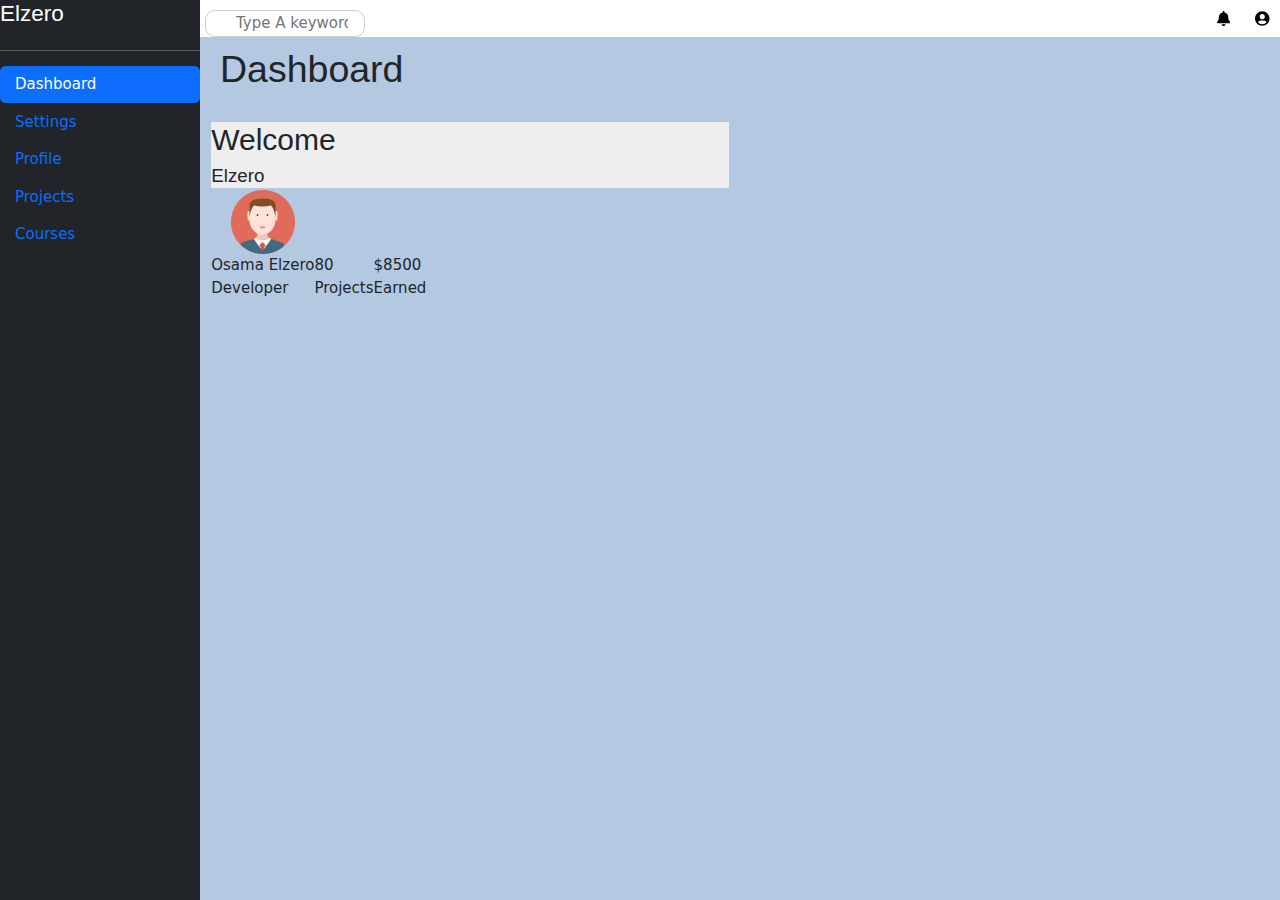
==== dashboard.html @ 2a72a84d "new" ====
<!DOCTYPE html>
<html lang="en">
<head>
    <meta charset="UTF-8">
    <meta name="viewport" content="width=device-width, initial-scale=1.0">
    <link rel="stylesheet" href="css/all.min.css"/>
    <link rel="stylesheet" href="style.css"/>
    <link rel="stylesheet" href="https://www.w3schools.com/w3css/4/w3.css">


    <link rel="stylesheet" href="css/bootstrap.min.css"/>
    <title>Document</title>
</head>
<body>
  <style>
    .page{
      background-color: white;
  min-height: 100vh;
  
    }
    .sidbar{
      height: 100%;
    }
  </style>
    <div class=" page d-flex">
            <div class="d-flex flex-column flex-shrink-0 flex-nowrap p-20 text-white bg-dark " style="width: 200px;" >

                  <a class="d-flex align-items-center mb-3 mb-md-0 me-md-auto text-white text-decoration-none">
                    <i class=" fa-chart-bar fa-fw " ></i>
                    <i class="fas fa-circle" style="z-index: 2;"></i>
                    <h3 class="fs-4 p-relative txt-c mt-0 align-center">Elzero</h3>
                  </a>
                  
              
                <hr>
                <ul class="nav nav-pills  border-white mb-auto flex-column ">
                    <li class="nav-item">
                      <a class="nav-link active d-flex align-center fs-14 c-black p-20" ref="dashboard.html">
                        <i class="fa-regular fa-chart-bar fa-fw"></i>
                        Dashboard
                      </a>
                    </li>
                    <li class="nav-item">
                      <a class="nav-link d-flex align-center fs-14 c-black p-20" href="#">
                        <i class="fa-regular fa-chart-bar fa-fw"></i>
                        Settings
                    </a>
                    </li>
                    <li class="nav-item">
                      <a class=" nav-link d-flex align-center fs-14 c-black p-20" href="#">
                        <i class="fa-regular fa-chart-bar fa-fw"></i>
                        Profile
                        </a>
                    </li>
                    <li class="nav-item">
                      <a class="nav-link d-flex align-center fs-14 c-black p-20" href="#">
                        <i class="fa-regular fa-chart-bar fa-fw"></i>
                        Projects
                        </a>
                    </li>
                    <li class="nav-item">
                      <a class="nav-link d-flex align-center fs-14 c-black p-20" href="#">
                        <i class="fa-regular fa-chart-bar fa-fw"></i>
                        Courses
                        </a>
                    </li>
                  </ul>
            </div>
            <div class="content w-full">
              <div class="head bg-white p-15 between-flex" >
                <div class="search p-relative">
                  <input id="search-input" type="search" id="form1"  placeholder="Type A keyword" />
                </div>
                <div class="icons d-flex align-center">
                  <svg xmlns="http://www.w3.org/2000/svg" height="1em" viewBox="0 0 448 512">
                    <path d="M224 512c35.32 0 63.97-28.65 63.97-64H160.03c0 35.35 28.65 64 63.97 64zm215.39-149.71c-19.32-20.76-55.47-51.99-55.47-154.29 0-77.7-54.48-139.9-127.94-155.16V32c0-17.67-14.32-32-31.98-32s-31.98 14.33-31.98 32v20.84C118.56 68.1 64.08 130.3 64.08 208c0 102.3-36.15 133.53-55.47 154.29-6 6.45-8.66 14.16-8.61 21.71.11 16.4 12.98 32 32.1 32h383.8c19.12 0 32-15.6 32.1-32 .05-7.55-2.61-15.27-8.61-21.71z"/></svg>
                    <svg xmlns="http://www.w3.org/2000/svg" height="1em" viewBox="0 0 496 512"><path d="M248 8C111 8 0 119 0 256s111 248 248 248 248-111 248-248S385 8 248 8zm0 96c48.6 0 88 39.4 88 88s-39.4 88-88 88-88-39.4-88-88 39.4-88 88-88zm0 344c-58.7 0-111.3-26.6-146.5-68.2 18.8-35.4 55.6-59.8 98.5-59.8 2.4 0 4.8.4 7.1 1.1 13 4.2 26.6 6.9 40.9 6.9 14.3 0 28-2.7 40.9-6.9 2.3-.7 4.7-1.1 7.1-1.1 42.9 0 79.7 24.4 98.5 59.8C359.3 421.4 306.7 448 248 448z"/></svg>
                  </div>
              </div>
              <h1 class="p-relative">Dashboard</h1>
              <div class="wrapper container-fluid">
              <div class="row">
                <div class="col">
                  <div class="header">
                    <h2>Welcome</h2>
                    <h5>Elzero</h5>
                  </div>
                  <img src="images/avatar.png" alt class="avatar">
                  <div class="body txt-c d-flex">
                  <div>
                    Osama Elzero
                    <span class="d-block fs-14 c-grey mt-10">Developer</span>
                  </div>
                  <div>
                    80
                    <span class="d-block fs-14 c-grey mt-10">Projects
                    </span>
                  </div>
                  <div>
                    $8500

                    <span class="d-block fs-14 c-grey mt-10">Earned</span>
                  </div>
                  </div>
                  <a href="www.google.com"></a>
                </div>
                <div class="col"></div>
              </div>
              <div class="row">
                <div class="col"></div>
                <div class="col"></div>
              </div>
              <div class="row">
                <div class="col"></div>
                <div class="col"></div>
              </div>
              </div>
  
            </div> 

        
        
    </div>
    <script src="assets/js/bootstrap.bundle.min.js.map"></script>
</body>
</html>
---- style.css ----
* {
    box-sizing: border-box;
}
.between-flex{
    display: flex;
     justify-content:space-between;
     align-items: center;
     
}
.page{
    display: flex;
}
.content {
    overflow: hidden;
  }
.head .search::before {
    font-family: var(--fa-style-family-classic);
    content: "\f002";
    font-weight: 900;
    position: absolute;
    left: 15px;
    top: 50%;
    transform: translateY(-50%);
    font-size: 14px;
    color: var(--grey-color);
  }
.head .search input{
    border: 1px solid #ccc;
    border-radius: 10px;
    margin-left: 5px;
    padding-left: 30px;
    width: 160px;
    transition: width 0.3s;
}
.search{
    display: inline-block;
    margin-right:10px;
    margin-top: 10px;

}
.search::before{
    padding: auto;
}
.icons{
    display: inline-block;
    justify-content:space-between;
    align-items: center;

}
.icons svg{
    align-items: center;
    margin-left: 15px;
    margin-right: 10px;

}
.content{
    background-color: rgba(178, 199, 224, 0.979);
}
.content h1::before{
background-color: white;
width: 120px;
}
.content h1 {
    margin: 10px 20px 30px;
    display: block;
}
.content h1::after{
    background-color: black;
    width: 40px;
} 
.content{
    width: 100%;
}

.content .avatar{
    width: 64px;
    margin-left:20px;
    margin-top: -5px;
    height: 64px;
}
.content .header{
    background-color:#eee;

}
.col{
    border:#eee;
}
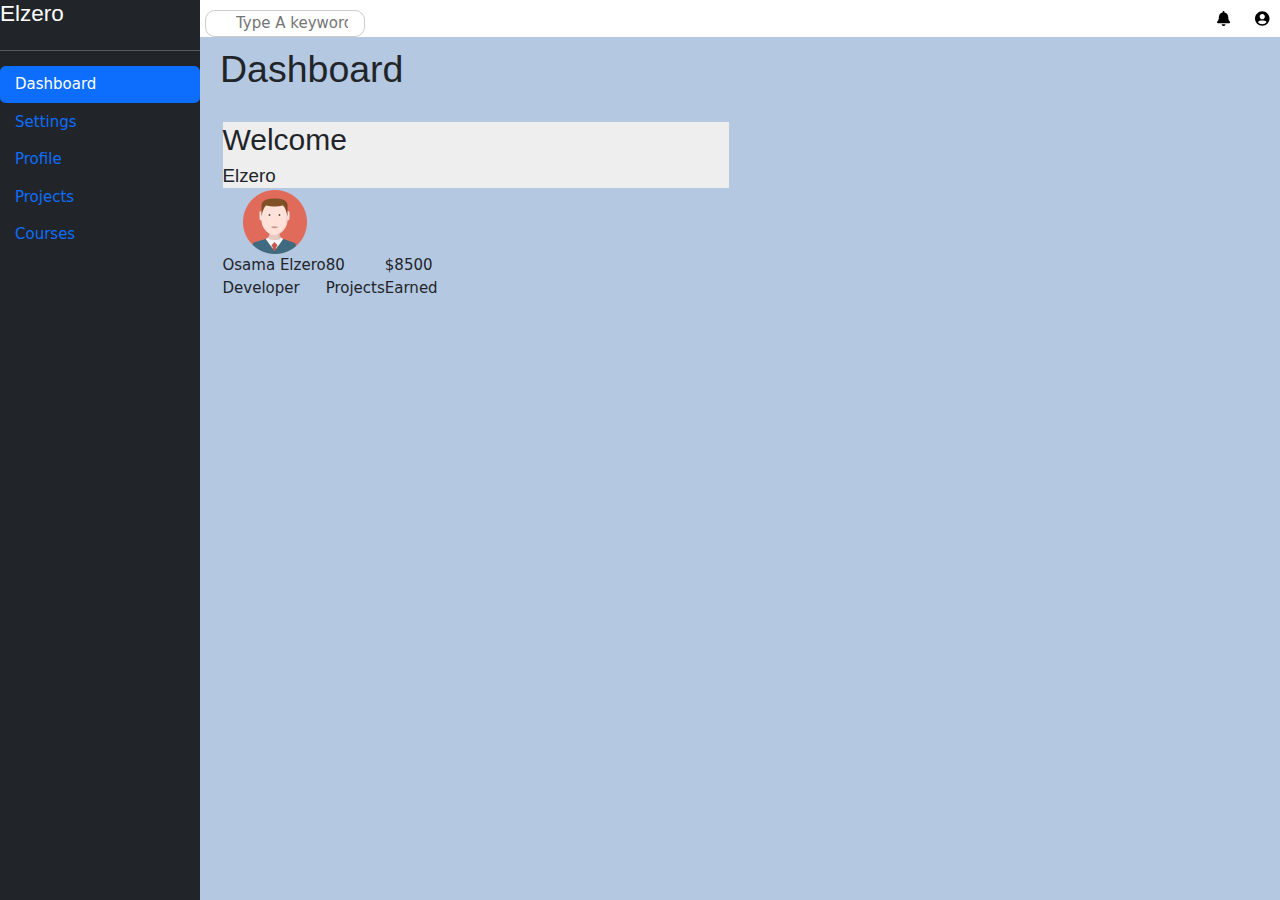
==== commit e1d16b36: "index" ====
--- a/dashboard.html
+++ b/dashboard.html
@@ -78,9 +78,9 @@
                   </div>
               </div>
               <h1 class="p-relative">Dashboard</h1>
-              <div class="wrapper container-fluid">
+              <div class="wrapper container-fluid-xl px-4">
               <div class="row">
-                <div class="col">
+                <div class="col-md-6  mb-xl-0">
                   <div class="header">
                     <h2>Welcome</h2>
                     <h5>Elzero</h5>
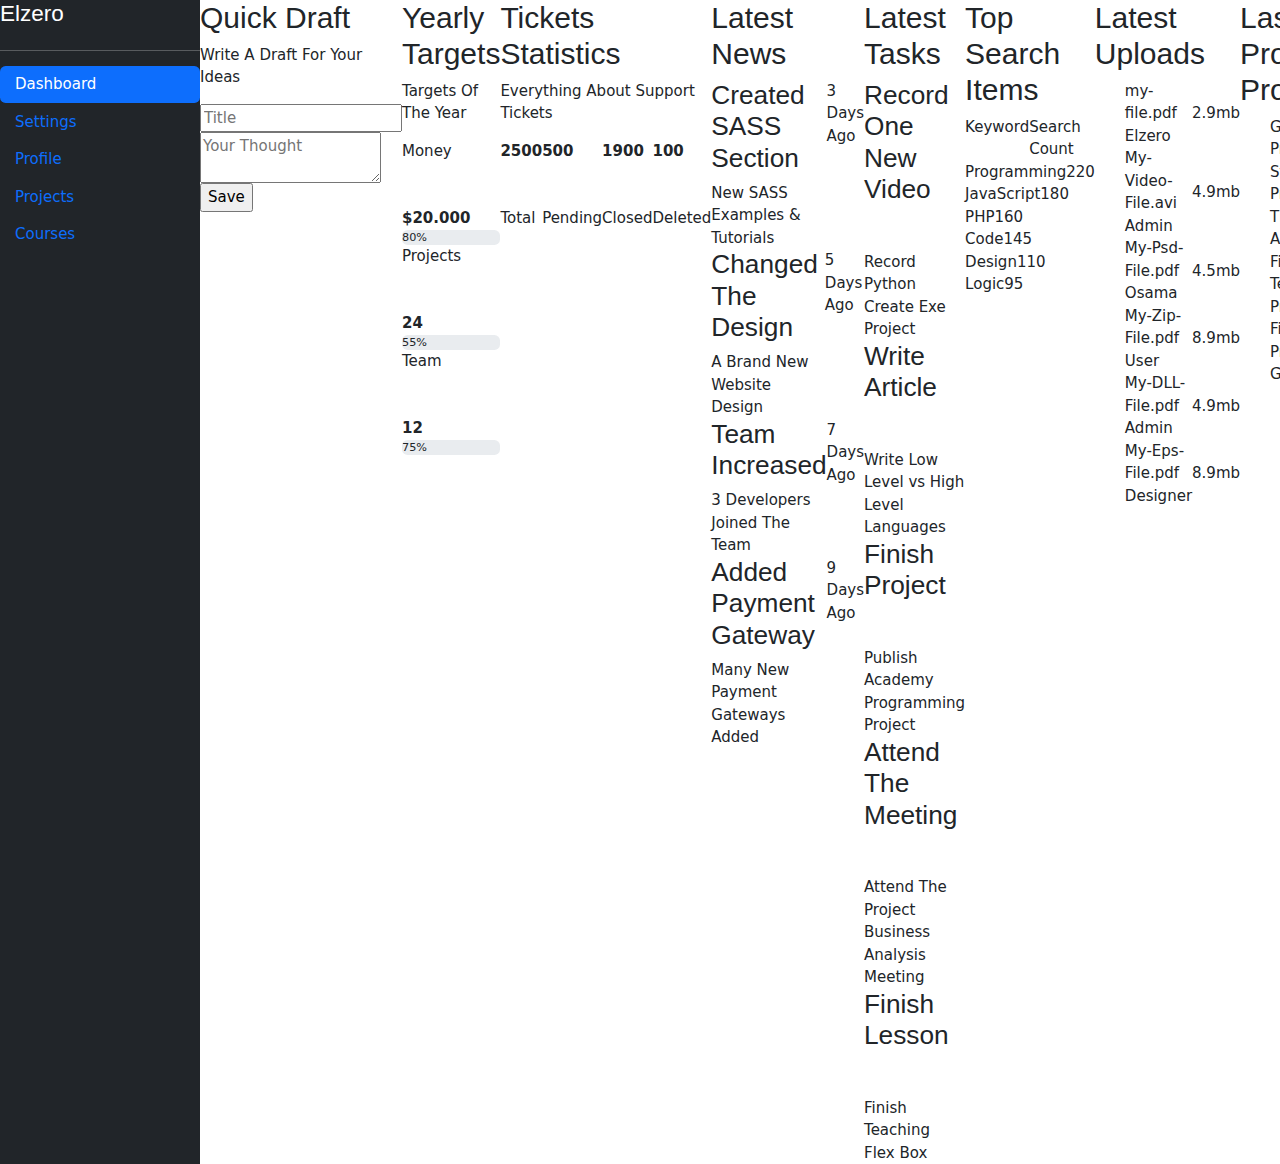
==== commit 1fd59dfa: "mm" ====
--- a/dashboard.html
+++ b/dashboard.html
@@ -117,7 +117,368 @@
               </div>
   
             </div> 
-
+            <div class="quick-draft p-20 bg-white rad-10">
+              <h2 class="mt-0 mb-10">Quick Draft</h2>
+              <p class="mt-0 mb-20 c-grey fs-15">Write A Draft For Your Ideas</p>
+              <form>
+                <input class="d-block mb-20 w-full p-10 b-none bg-eee rad-6" type="text" placeholder="Title">
+                <textarea class="d-block mb-20 w-full p-10 b-none bg-eee rad-6" placeholder="Your Thought"></textarea>
+                <input class="save d-block fs-14 bg-blue c-white b-none w-fit btn-shape" type="submit" value="Save">
+              </form>
+            </div>
+            <!-- End Quick Draft Widget -->
+            <!-- Start Targets Widget -->
+            <div class="targets p-20 bg-white rad-10">
+              <h2 class="mt-0 mb-10">Yearly Targets</h2>
+              <p class="mt-0 mb-20 c-grey fs-15">Targets Of The Year</p>
+              <div class="target-row mb-20 blue center-flex">
+                <div class="icon center-flex">
+                  <i class="fa-solid fa-dollar-sign fa-lg c-blue"></i>
+                </div>
+                <div class="details">
+                  <span class="fs-14 c-grey">Money</span>
+                  <span class="d-block mt-5 mb-10 fw-bold">$20.000</span>
+                  <div class="progress p-relative">
+                    <span class="bg-blue blue" style="width: 80%">
+                      <span class="bg-blue">80%</span>
+                    </span>
+                  </div>
+                </div>
+              </div>
+              <div class="target-row mb-20 center-flex orange">
+                <div class="icon center-flex">
+                  <i class="fa-solid fa-code fa-lg c-orange"></i>
+                </div>
+                <div class="details">
+                  <span class="fs-14 c-grey">Projects</span>
+                  <span class="d-block mt-5 mb-10 fw-bold">24</span>
+                  <div class="progress p-relative">
+                    <span class="bg-orange orange" style="width: 55%">
+                      <span class="bg-orange">55%</span>
+                    </span>
+                  </div>
+                </div>
+              </div>
+              <div class="target-row mb-20 center-flex green">
+                <div class="icon center-flex">
+                  <i class="fa-solid fa-user fa-lg c-green"></i>
+                </div>
+                <div class="details">
+                  <span class="fs-14 c-grey">Team</span>
+                  <span class="d-block mt-5 mb-10 fw-bold">12</span>
+                  <div class="progress p-relative">
+                    <span class="bg-green green" style="width: 75%">
+                      <span class="bg-green">75%</span>
+                    </span>
+                  </div>
+                </div>
+              </div>
+            </div>
+            <!-- End Targets Widget -->
+            <!-- Start Ticket Widget -->
+            <div class="tickets p-20 bg-white rad-10">
+              <h2 class="mt-0 mb-10">Tickets Statistics</h2>
+              <p class="mt-0 mb-20 c-grey fs-15">Everything About Support Tickets</p>
+              <div class="d-flex txt-c gap-20 f-wrap">
+                <div class="box p-20 rad-10 fs-13 c-grey">
+                  <i class="fa-regular fa-rectangle-list fa-2x mb-10 c-orange"></i>
+                  <span class="d-block c-black fw-bold fs-25 mb-5">2500</span>
+                  Total
+                </div>
+                <div class="box p-20 rad-10 fs-13 c-grey">
+                  <i class="fa-solid fa-spinner fa-2x mb-10 c-blue"></i>
+                  <span class="d-block c-black fw-bold fs-25 mb-5">500</span>
+                  Pending
+                </div>
+                <div class="box p-20 rad-10 fs-13 c-grey">
+                  <i class="fa-regular fa-circle-check fa-2x mb-10 c-green"></i>
+                  <span class="d-block c-black fw-bold fs-25 mb-5">1900</span>
+                  Closed
+                </div>
+                <div class="box p-20 rad-10 fs-13 c-grey">
+                  <i class="fa-regular fa-rectangle-xmark fa-2x mb-10 c-red"></i>
+                  <span class="d-block c-black fw-bold fs-25 mb-5">100</span>
+                  Deleted
+                </div>
+              </div>
+            </div>
+            <!-- End Ticket Widget -->
+            <!-- Start Latest News Widget -->
+            <div class="latest-news p-20 bg-white rad-10 txt-c-mobile">
+              <h2 class="mt-0 mb-20">Latest News</h2>
+              <div class="news-row d-flex align-center">
+                <img src="imgs/news-01.png" alt="">
+                <div class="info">
+                  <h3>Created SASS Section</h3>
+                  <p class="m-0 fs-14 c-grey">New SASS Examples &amp; Tutorials</p>
+                </div>
+                <div class="btn-shape bg-eee fs-13 label">3 Days Ago</div>
+              </div>
+              <div class="news-row d-flex align-center">
+                <img src="imgs/news-02.png" alt="">
+                <div class="info">
+                  <h3>Changed The Design</h3>
+                  <p class="m-0 fs-14 c-grey">A Brand New Website Design</p>
+                </div>
+                <div class="btn-shape bg-eee fs-13 label">5 Days Ago</div>
+              </div>
+              <div class="news-row d-flex align-center">
+                <img src="imgs/news-03.png" alt="">
+                <div class="info">
+                  <h3>Team Increased</h3>
+                  <p class="m-0 fs-14 c-grey">3 Developers Joined The Team</p>
+                </div>
+                <div class="btn-shape bg-eee fs-13 label">7 Days Ago</div>
+              </div>
+              <div class="news-row d-flex align-center">
+                <img src="imgs/news-04.png" alt="">
+                <div class="info">
+                  <h3>Added Payment Gateway</h3>
+                  <p class="m-0 fs-14 c-grey">Many New Payment Gateways Added</p>
+                </div>
+                <div class="btn-shape bg-eee fs-13 label">9 Days Ago</div>
+              </div>
+            </div>
+            <!-- End Latest News Widget -->
+            <!-- Start Tasks Widget -->
+            <div class="tasks p-20 bg-white rad-10">
+              <h2 class="mt-0 mb-20">Latest Tasks</h2>
+              <div class="task-row between-flex">
+                <div class="info">
+                  <h3 class="mt-0 mb-5 fs-15">Record One New Video</h3>
+                  <p class="m-0 c-grey">Record Python Create Exe Project</p>
+                </div>
+                <i class="fa-regular fa-trash-can delete"></i>
+              </div>
+              <div class="task-row between-flex">
+                <div class="info">
+                  <h3 class="mt-0 mb-5 fs-15">Write Article</h3>
+                  <p class="m-0 c-grey">Write Low Level vs High Level Languages</p>
+                </div>
+                <i class="fa-regular fa-trash-can delete"></i>
+              </div>
+              <div class="task-row between-flex">
+                <div class="info">
+                  <h3 class="mt-0 mb-5 fs-15">Finish Project</h3>
+                  <p class="m-0 c-grey">Publish Academy Programming Project</p>
+                </div>
+                <i class="fa-regular fa-trash-can delete"></i>
+              </div>
+              <div class="task-row between-flex done">
+                <div class="info">
+                  <h3 class="mt-0 mb-5 fs-15">Attend The Meeting</h3>
+                  <p class="m-0 c-grey">Attend The Project Business Analysis Meeting</p>
+                </div>
+                <i class="fa-regular fa-trash-can delete"></i>
+              </div>
+              <div class="task-row between-flex">
+                <div class="info">
+                  <h3 class="mt-0 mb-5 fs-15">Finish Lesson</h3>
+                  <p class="m-0 c-grey">Finish Teaching Flex Box</p>
+                </div>
+                <i class="fa-regular fa-trash-can delete"></i>
+              </div>
+            </div>
+            <!-- End Tasks -->
+            <!-- Start Top Search Word Widget -->
+            <div class="search-items p-20 bg-white rad-10">
+              <h2 class="mt-0 mb-20">Top Search Items</h2>
+              <div class="items-head d-flex space-between c-grey mb-10">
+                <div>Keyword</div>
+                <div>Search Count</div>
+              </div>
+              <div class="items d-flex space-between pt-15 pb-15">
+                <span>Programming</span>
+                <span class="bg-eee fs-13 btn-shape">220</span>
+              </div>
+              <div class="items d-flex space-between pt-15 pb-15">
+                <span>JavaScript</span>
+                <span class="bg-eee btn-shape fs-13">180</span>
+              </div>
+              <div class="items d-flex space-between pt-15 pb-15">
+                <span>PHP</span>
+                <span class="bg-eee btn-shape fs-13">160</span>
+              </div>
+              <div class="items d-flex space-between pt-15 pb-15">
+                <span>Code</span>
+                <span class="bg-eee btn-shape fs-13">145</span>
+              </div>
+              <div class="items d-flex space-between pt-15 pb-15">
+                <span>Design</span>
+                <span class="bg-eee btn-shape fs-13">110</span>
+              </div>
+              <div class="items d-flex space-between pt-15 pb-15">
+                <span>Logic</span>
+                <span class="bg-eee btn-shape fs-13">95</span>
+              </div>
+            </div>
+            <!-- End Top Search Word Widget -->
+            <!-- Start Latest Uploads Widget -->
+            <div class="latest-uploads p-20 bg-white rad-10">
+              <h2 class="mt-0 mb-20">Latest Uploads</h2>
+              <ul class="m-0">
+                <li class="between-flex pb-10 mb-10">
+                  <div class="d-flex align-center">
+                    <img class="mr-10" src="imgs/pdf.svg" alt="">
+                    <div>
+                      <span class="d-block">my-file.pdf</span>
+                      <span class="fs-15 c-grey">Elzero</span>
+                    </div>
+                  </div>
+                  <div class="bg-eee btn-shape fs-13">2.9mb</div>
+                </li>
+                <li class="between-flex pb-10 mb-10">
+                  <div class="d-flex align-center">
+                    <img class="mr-10" src="imgs/avi.svg" alt="">
+                    <div>
+                      <span class="d-block">My-Video-File.avi</span>
+                      <span class="fs-15 c-grey">Admin</span>
+                    </div>
+                  </div>
+                  <div class="bg-eee btn-shape fs-13">4.9mb</div>
+                </li>
+                <li class="between-flex pb-10 mb-10">
+                  <div class="d-flex align-center">
+                    <img class="mr-10" src="imgs/psd.svg" alt="">
+                    <div>
+                      <span class="d-block">My-Psd-File.pdf</span>
+                      <span class="fs-15 c-grey">Osama</span>
+                    </div>
+                  </div>
+                  <div class="bg-eee btn-shape fs-13">4.5mb</div>
+                </li>
+                <li class="between-flex pb-10 mb-10">
+                  <div class="d-flex align-center">
+                    <img class="mr-10" src="imgs/zip.svg" alt="">
+                    <div>
+                      <span class="d-block">My-Zip-File.pdf</span>
+                      <span class="fs-15 c-grey">User</span>
+                    </div>
+                  </div>
+                  <div class="bg-eee btn-shape fs-13">8.9mb</div>
+                </li>
+                <li class="between-flex pb-10 mb-10">
+                  <div class="d-flex align-center">
+                    <img class="mr-10" src="imgs/dll.svg" alt="">
+                    <div>
+                      <span class="d-block">My-DLL-File.pdf</span>
+                      <span class="fs-15 c-grey">Admin</span>
+                    </div>
+                  </div>
+                  <div class="bg-eee btn-shape fs-13">4.9mb</div>
+                </li>
+                <li class="between-flex">
+                  <div class="d-flex align-center">
+                    <img class="mr-10" src="imgs/eps.svg" alt="">
+                    <div>
+                      <span class="d-block">My-Eps-File.pdf</span>
+                      <span class="fs-15 c-grey">Designer</span>
+                    </div>
+                  </div>
+                  <div class="bg-eee btn-shape fs-13">8.9mb</div>
+                </li>
+              </ul>
+            </div>
+            <!-- End Latest Uploads Widget -->
+            <!-- Start Last Project Progress Widget -->
+            <div class="last-project p-20 bg-white rad-10 p-relative">
+              <h2 class="mt-0 mb-20">Last Project Progress</h2>
+              <ul class="m-0 p-relative">
+                <li class="mt-25 d-flex align-center done">Got The Project</li>
+                <li class="mt-25 d-flex align-center done">Started The Project</li>
+                <li class="mt-25 d-flex align-center done">The Project About To Finish</li>
+                <li class="mt-25 d-flex align-center current">Test The Project</li>
+                <li class="mt-25 d-flex align-center">Finish The Project &amp; Get Money</li>
+              </ul>
+              <img class="launch-icon hide-mobile" src="imgs/project.png" alt="">
+            </div>
+            <!-- End Last Project Progress Widget -->
+            <!-- Start Reminders Widget -->
+            <div class="reminders p-20 bg-white rad-10 p-relative">
+              <h2 class="mt-0 mb-25">Reminders</h2>
+              <ul class="m-0">
+                <li class="d-flex align-center mt-15">
+                  <span class="key bg-blue mr-15 d-block rad-half"></span>
+                  <div class="pl-15 blue">
+                    <p class="fs-14 fw-bold mt-0 mb-5">Check My Tasks List</p>
+                    <span class="fs-13 c-grey">28/09/2022 - 12:00am</span>
+                  </div>
+                </li>
+                <li class="d-flex align-center mt-15">
+                  <span class="key bg-green mr-15 d-block rad-half"></span>
+                  <div class="pl-15 green">
+                    <p class="fs-14 fw-bold mt-0 mb-5">Check My Projects</p>
+                    <span class="fs-13 c-grey">26/10/2022 - 12:00am</span>
+                  </div>
+                </li>
+                <li class="d-flex align-center mt-15">
+                  <span class="key bg-orange mr-15 d-block rad-half"></span>
+                  <div class="pl-15 orange">
+                    <p class="fs-14 fw-bold mt-0 mb-5">Call All My Clients</p>
+                    <span class="fs-13 c-grey">05/11/2022 - 12:00am</span>
+                  </div>
+                </li>
+                <li class="d-flex align-center mt-15">
+                  <span class="key bg-red mr-15 d-block rad-half"></span>
+                  <div class="pl-15 red">
+                    <p class="fs-14 fw-bold mt-0 mb-5">Finish The Development Workshop</p>
+                    <span class="fs-13 c-grey">20/12/2022 - 12:00am</span>
+                  </div>
+                </li>
+              </ul>
+            </div>
+            <!-- End Reminders Widget -->
+            <!-- Start Latest Post Widget -->
+            <div class="latest-post p-20 bg-white rad-10 p-relative">
+              <h2 class="mt-0 mb-25">Latest Post</h2>
+              <div class="top d-flex align-center">
+                <img class="avatar mr-15" src="imgs/avatar.png" alt="">
+                <div class="info">
+                  <span class="d-block mb-5 fw-bold">Osama Elzero</span>
+                  <span class="c-grey">About 3 Hours Ago</span>
+                </div>
+              </div>
+              <div class="post-content txt-c-mobile pt-20 pb-20 mt-20 mb-20">
+                You can fool all of the people some of the time, and some of the people all of the time, but you can't
+                fool all of the people all of the time.
+              </div>
+              <div class="post-stats between-flex c-grey">
+                <div>
+                  <i class="fa-regular fa-heart"></i>
+                  <span>1.8K</span>
+                </div>
+                <div>
+                  <i class="fa-regular fa-comments"></i>
+                  <span>500</span>
+                </div>
+              </div>
+            </div>
+            <!-- End Latest Post Widget -->
+            <!-- Start Social Media Stats Widget -->
+            <div class="social-media p-20 bg-white rad-10 p-relative">
+              <h2 class="mt-0 mb-25">Social Media Stats</h2>
+              <div class="box twitter p-15 p-relative mb-10 between-flex">
+                <i class="fa-brands fa-twitter fa-2x c-white h-full center-flex"></i>
+                <span>90K Followers</span>
+                <a class="fs-13 c-white btn-shape" href="#">Follow</a>
+              </div>
+              <div class="box facebook p-15 p-relative mb-10 between-flex">
+                <i class="fa-brands fa-facebook-f fa-2x c-white h-full center-flex"></i>
+                <span>2M Like</span>
+                <a class="fs-13 c-white btn-shape" href="#">Like</a>
+              </div>
+              <div class="box youtube p-15 p-relative mb-10 between-flex">
+                <i class="fa-brands fa-youtube fa-2x c-white h-full center-flex"></i>
+                <span>1M Subs</span>
+                <a class="fs-13 c-white btn-shape" href="#">Subscribe</a>
+              </div>
+              <div class="box linkedin p-15 p-relative mb-10 between-flex">
+                <i class="fa-brands fa-linkedin fa-2x c-white h-full center-flex"></i>
+                <span>70K Followers</span>
+                <a class="fs-13 c-white btn-shape" href="#">Follow</a>
+              </div>
+            </div>
+            <!-- Start End Media Stats Widget -->
         
         
     </div>
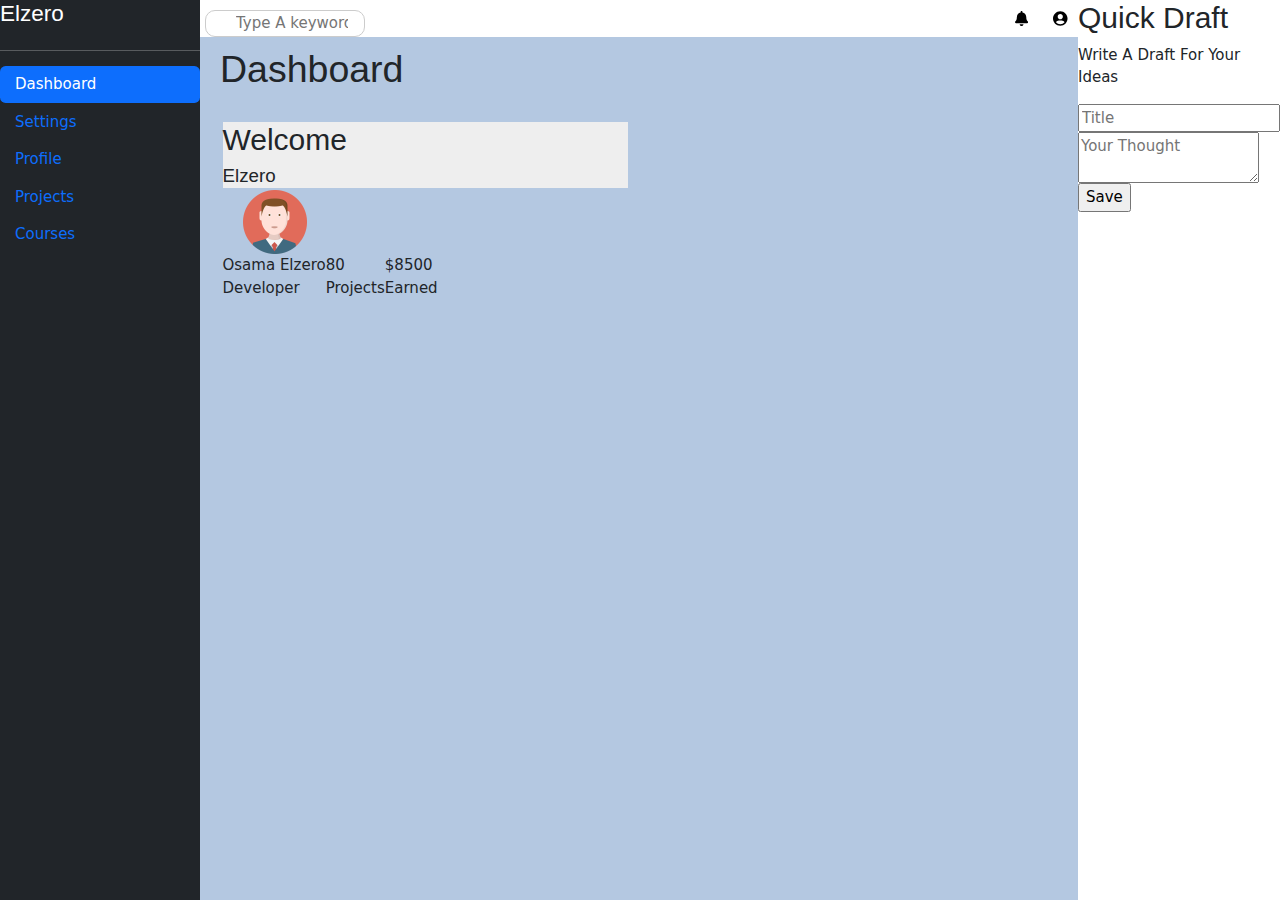
==== commit b0470610: "nnew" ====
--- a/dashboard.html
+++ b/dashboard.html
@@ -127,358 +127,8 @@
               </form>
             </div>
             <!-- End Quick Draft Widget -->
-            <!-- Start Targets Widget -->
-            <div class="targets p-20 bg-white rad-10">
-              <h2 class="mt-0 mb-10">Yearly Targets</h2>
-              <p class="mt-0 mb-20 c-grey fs-15">Targets Of The Year</p>
-              <div class="target-row mb-20 blue center-flex">
-                <div class="icon center-flex">
-                  <i class="fa-solid fa-dollar-sign fa-lg c-blue"></i>
-                </div>
-                <div class="details">
-                  <span class="fs-14 c-grey">Money</span>
-                  <span class="d-block mt-5 mb-10 fw-bold">$20.000</span>
-                  <div class="progress p-relative">
-                    <span class="bg-blue blue" style="width: 80%">
-                      <span class="bg-blue">80%</span>
-                    </span>
-                  </div>
-                </div>
-              </div>
-              <div class="target-row mb-20 center-flex orange">
-                <div class="icon center-flex">
-                  <i class="fa-solid fa-code fa-lg c-orange"></i>
-                </div>
-                <div class="details">
-                  <span class="fs-14 c-grey">Projects</span>
-                  <span class="d-block mt-5 mb-10 fw-bold">24</span>
-                  <div class="progress p-relative">
-                    <span class="bg-orange orange" style="width: 55%">
-                      <span class="bg-orange">55%</span>
-                    </span>
-                  </div>
-                </div>
-              </div>
-              <div class="target-row mb-20 center-flex green">
-                <div class="icon center-flex">
-                  <i class="fa-solid fa-user fa-lg c-green"></i>
-                </div>
-                <div class="details">
-                  <span class="fs-14 c-grey">Team</span>
-                  <span class="d-block mt-5 mb-10 fw-bold">12</span>
-                  <div class="progress p-relative">
-                    <span class="bg-green green" style="width: 75%">
-                      <span class="bg-green">75%</span>
-                    </span>
-                  </div>
-                </div>
-              </div>
-            </div>
-            <!-- End Targets Widget -->
-            <!-- Start Ticket Widget -->
-            <div class="tickets p-20 bg-white rad-10">
-              <h2 class="mt-0 mb-10">Tickets Statistics</h2>
-              <p class="mt-0 mb-20 c-grey fs-15">Everything About Support Tickets</p>
-              <div class="d-flex txt-c gap-20 f-wrap">
-                <div class="box p-20 rad-10 fs-13 c-grey">
-                  <i class="fa-regular fa-rectangle-list fa-2x mb-10 c-orange"></i>
-                  <span class="d-block c-black fw-bold fs-25 mb-5">2500</span>
-                  Total
-                </div>
-                <div class="box p-20 rad-10 fs-13 c-grey">
-                  <i class="fa-solid fa-spinner fa-2x mb-10 c-blue"></i>
-                  <span class="d-block c-black fw-bold fs-25 mb-5">500</span>
-                  Pending
-                </div>
-                <div class="box p-20 rad-10 fs-13 c-grey">
-                  <i class="fa-regular fa-circle-check fa-2x mb-10 c-green"></i>
-                  <span class="d-block c-black fw-bold fs-25 mb-5">1900</span>
-                  Closed
-                </div>
-                <div class="box p-20 rad-10 fs-13 c-grey">
-                  <i class="fa-regular fa-rectangle-xmark fa-2x mb-10 c-red"></i>
-                  <span class="d-block c-black fw-bold fs-25 mb-5">100</span>
-                  Deleted
-                </div>
-              </div>
-            </div>
-            <!-- End Ticket Widget -->
-            <!-- Start Latest News Widget -->
-            <div class="latest-news p-20 bg-white rad-10 txt-c-mobile">
-              <h2 class="mt-0 mb-20">Latest News</h2>
-              <div class="news-row d-flex align-center">
-                <img src="imgs/news-01.png" alt="">
-                <div class="info">
-                  <h3>Created SASS Section</h3>
-                  <p class="m-0 fs-14 c-grey">New SASS Examples &amp; Tutorials</p>
-                </div>
-                <div class="btn-shape bg-eee fs-13 label">3 Days Ago</div>
-              </div>
-              <div class="news-row d-flex align-center">
-                <img src="imgs/news-02.png" alt="">
-                <div class="info">
-                  <h3>Changed The Design</h3>
-                  <p class="m-0 fs-14 c-grey">A Brand New Website Design</p>
-                </div>
-                <div class="btn-shape bg-eee fs-13 label">5 Days Ago</div>
-              </div>
-              <div class="news-row d-flex align-center">
-                <img src="imgs/news-03.png" alt="">
-                <div class="info">
-                  <h3>Team Increased</h3>
-                  <p class="m-0 fs-14 c-grey">3 Developers Joined The Team</p>
-                </div>
-                <div class="btn-shape bg-eee fs-13 label">7 Days Ago</div>
-              </div>
-              <div class="news-row d-flex align-center">
-                <img src="imgs/news-04.png" alt="">
-                <div class="info">
-                  <h3>Added Payment Gateway</h3>
-                  <p class="m-0 fs-14 c-grey">Many New Payment Gateways Added</p>
-                </div>
-                <div class="btn-shape bg-eee fs-13 label">9 Days Ago</div>
-              </div>
-            </div>
-            <!-- End Latest News Widget -->
-            <!-- Start Tasks Widget -->
-            <div class="tasks p-20 bg-white rad-10">
-              <h2 class="mt-0 mb-20">Latest Tasks</h2>
-              <div class="task-row between-flex">
-                <div class="info">
-                  <h3 class="mt-0 mb-5 fs-15">Record One New Video</h3>
-                  <p class="m-0 c-grey">Record Python Create Exe Project</p>
-                </div>
-                <i class="fa-regular fa-trash-can delete"></i>
-              </div>
-              <div class="task-row between-flex">
-                <div class="info">
-                  <h3 class="mt-0 mb-5 fs-15">Write Article</h3>
-                  <p class="m-0 c-grey">Write Low Level vs High Level Languages</p>
-                </div>
-                <i class="fa-regular fa-trash-can delete"></i>
-              </div>
-              <div class="task-row between-flex">
-                <div class="info">
-                  <h3 class="mt-0 mb-5 fs-15">Finish Project</h3>
-                  <p class="m-0 c-grey">Publish Academy Programming Project</p>
-                </div>
-                <i class="fa-regular fa-trash-can delete"></i>
-              </div>
-              <div class="task-row between-flex done">
-                <div class="info">
-                  <h3 class="mt-0 mb-5 fs-15">Attend The Meeting</h3>
-                  <p class="m-0 c-grey">Attend The Project Business Analysis Meeting</p>
-                </div>
-                <i class="fa-regular fa-trash-can delete"></i>
-              </div>
-              <div class="task-row between-flex">
-                <div class="info">
-                  <h3 class="mt-0 mb-5 fs-15">Finish Lesson</h3>
-                  <p class="m-0 c-grey">Finish Teaching Flex Box</p>
-                </div>
-                <i class="fa-regular fa-trash-can delete"></i>
-              </div>
-            </div>
-            <!-- End Tasks -->
-            <!-- Start Top Search Word Widget -->
-            <div class="search-items p-20 bg-white rad-10">
-              <h2 class="mt-0 mb-20">Top Search Items</h2>
-              <div class="items-head d-flex space-between c-grey mb-10">
-                <div>Keyword</div>
-                <div>Search Count</div>
-              </div>
-              <div class="items d-flex space-between pt-15 pb-15">
-                <span>Programming</span>
-                <span class="bg-eee fs-13 btn-shape">220</span>
-              </div>
-              <div class="items d-flex space-between pt-15 pb-15">
-                <span>JavaScript</span>
-                <span class="bg-eee btn-shape fs-13">180</span>
-              </div>
-              <div class="items d-flex space-between pt-15 pb-15">
-                <span>PHP</span>
-                <span class="bg-eee btn-shape fs-13">160</span>
-              </div>
-              <div class="items d-flex space-between pt-15 pb-15">
-                <span>Code</span>
-                <span class="bg-eee btn-shape fs-13">145</span>
-              </div>
-              <div class="items d-flex space-between pt-15 pb-15">
-                <span>Design</span>
-                <span class="bg-eee btn-shape fs-13">110</span>
-              </div>
-              <div class="items d-flex space-between pt-15 pb-15">
-                <span>Logic</span>
-                <span class="bg-eee btn-shape fs-13">95</span>
-              </div>
-            </div>
-            <!-- End Top Search Word Widget -->
-            <!-- Start Latest Uploads Widget -->
-            <div class="latest-uploads p-20 bg-white rad-10">
-              <h2 class="mt-0 mb-20">Latest Uploads</h2>
-              <ul class="m-0">
-                <li class="between-flex pb-10 mb-10">
-                  <div class="d-flex align-center">
-                    <img class="mr-10" src="imgs/pdf.svg" alt="">
-                    <div>
-                      <span class="d-block">my-file.pdf</span>
-                      <span class="fs-15 c-grey">Elzero</span>
-                    </div>
-                  </div>
-                  <div class="bg-eee btn-shape fs-13">2.9mb</div>
-                </li>
-                <li class="between-flex pb-10 mb-10">
-                  <div class="d-flex align-center">
-                    <img class="mr-10" src="imgs/avi.svg" alt="">
-                    <div>
-                      <span class="d-block">My-Video-File.avi</span>
-                      <span class="fs-15 c-grey">Admin</span>
-                    </div>
-                  </div>
-                  <div class="bg-eee btn-shape fs-13">4.9mb</div>
-                </li>
-                <li class="between-flex pb-10 mb-10">
-                  <div class="d-flex align-center">
-                    <img class="mr-10" src="imgs/psd.svg" alt="">
-                    <div>
-                      <span class="d-block">My-Psd-File.pdf</span>
-                      <span class="fs-15 c-grey">Osama</span>
-                    </div>
-                  </div>
-                  <div class="bg-eee btn-shape fs-13">4.5mb</div>
-                </li>
-                <li class="between-flex pb-10 mb-10">
-                  <div class="d-flex align-center">
-                    <img class="mr-10" src="imgs/zip.svg" alt="">
-                    <div>
-                      <span class="d-block">My-Zip-File.pdf</span>
-                      <span class="fs-15 c-grey">User</span>
-                    </div>
-                  </div>
-                  <div class="bg-eee btn-shape fs-13">8.9mb</div>
-                </li>
-                <li class="between-flex pb-10 mb-10">
-                  <div class="d-flex align-center">
-                    <img class="mr-10" src="imgs/dll.svg" alt="">
-                    <div>
-                      <span class="d-block">My-DLL-File.pdf</span>
-                      <span class="fs-15 c-grey">Admin</span>
-                    </div>
-                  </div>
-                  <div class="bg-eee btn-shape fs-13">4.9mb</div>
-                </li>
-                <li class="between-flex">
-                  <div class="d-flex align-center">
-                    <img class="mr-10" src="imgs/eps.svg" alt="">
-                    <div>
-                      <span class="d-block">My-Eps-File.pdf</span>
-                      <span class="fs-15 c-grey">Designer</span>
-                    </div>
-                  </div>
-                  <div class="bg-eee btn-shape fs-13">8.9mb</div>
-                </li>
-              </ul>
-            </div>
-            <!-- End Latest Uploads Widget -->
-            <!-- Start Last Project Progress Widget -->
-            <div class="last-project p-20 bg-white rad-10 p-relative">
-              <h2 class="mt-0 mb-20">Last Project Progress</h2>
-              <ul class="m-0 p-relative">
-                <li class="mt-25 d-flex align-center done">Got The Project</li>
-                <li class="mt-25 d-flex align-center done">Started The Project</li>
-                <li class="mt-25 d-flex align-center done">The Project About To Finish</li>
-                <li class="mt-25 d-flex align-center current">Test The Project</li>
-                <li class="mt-25 d-flex align-center">Finish The Project &amp; Get Money</li>
-              </ul>
-              <img class="launch-icon hide-mobile" src="imgs/project.png" alt="">
-            </div>
-            <!-- End Last Project Progress Widget -->
-            <!-- Start Reminders Widget -->
-            <div class="reminders p-20 bg-white rad-10 p-relative">
-              <h2 class="mt-0 mb-25">Reminders</h2>
-              <ul class="m-0">
-                <li class="d-flex align-center mt-15">
-                  <span class="key bg-blue mr-15 d-block rad-half"></span>
-                  <div class="pl-15 blue">
-                    <p class="fs-14 fw-bold mt-0 mb-5">Check My Tasks List</p>
-                    <span class="fs-13 c-grey">28/09/2022 - 12:00am</span>
-                  </div>
-                </li>
-                <li class="d-flex align-center mt-15">
-                  <span class="key bg-green mr-15 d-block rad-half"></span>
-                  <div class="pl-15 green">
-                    <p class="fs-14 fw-bold mt-0 mb-5">Check My Projects</p>
-                    <span class="fs-13 c-grey">26/10/2022 - 12:00am</span>
-                  </div>
-                </li>
-                <li class="d-flex align-center mt-15">
-                  <span class="key bg-orange mr-15 d-block rad-half"></span>
-                  <div class="pl-15 orange">
-                    <p class="fs-14 fw-bold mt-0 mb-5">Call All My Clients</p>
-                    <span class="fs-13 c-grey">05/11/2022 - 12:00am</span>
-                  </div>
-                </li>
-                <li class="d-flex align-center mt-15">
-                  <span class="key bg-red mr-15 d-block rad-half"></span>
-                  <div class="pl-15 red">
-                    <p class="fs-14 fw-bold mt-0 mb-5">Finish The Development Workshop</p>
-                    <span class="fs-13 c-grey">20/12/2022 - 12:00am</span>
-                  </div>
-                </li>
-              </ul>
-            </div>
-            <!-- End Reminders Widget -->
-            <!-- Start Latest Post Widget -->
-            <div class="latest-post p-20 bg-white rad-10 p-relative">
-              <h2 class="mt-0 mb-25">Latest Post</h2>
-              <div class="top d-flex align-center">
-                <img class="avatar mr-15" src="imgs/avatar.png" alt="">
-                <div class="info">
-                  <span class="d-block mb-5 fw-bold">Osama Elzero</span>
-                  <span class="c-grey">About 3 Hours Ago</span>
-                </div>
-              </div>
-              <div class="post-content txt-c-mobile pt-20 pb-20 mt-20 mb-20">
-                You can fool all of the people some of the time, and some of the people all of the time, but you can't
-                fool all of the people all of the time.
-              </div>
-              <div class="post-stats between-flex c-grey">
-                <div>
-                  <i class="fa-regular fa-heart"></i>
-                  <span>1.8K</span>
-                </div>
-                <div>
-                  <i class="fa-regular fa-comments"></i>
-                  <span>500</span>
-                </div>
-              </div>
-            </div>
-            <!-- End Latest Post Widget -->
-            <!-- Start Social Media Stats Widget -->
-            <div class="social-media p-20 bg-white rad-10 p-relative">
-              <h2 class="mt-0 mb-25">Social Media Stats</h2>
-              <div class="box twitter p-15 p-relative mb-10 between-flex">
-                <i class="fa-brands fa-twitter fa-2x c-white h-full center-flex"></i>
-                <span>90K Followers</span>
-                <a class="fs-13 c-white btn-shape" href="#">Follow</a>
-              </div>
-              <div class="box facebook p-15 p-relative mb-10 between-flex">
-                <i class="fa-brands fa-facebook-f fa-2x c-white h-full center-flex"></i>
-                <span>2M Like</span>
-                <a class="fs-13 c-white btn-shape" href="#">Like</a>
-              </div>
-              <div class="box youtube p-15 p-relative mb-10 between-flex">
-                <i class="fa-brands fa-youtube fa-2x c-white h-full center-flex"></i>
-                <span>1M Subs</span>
-                <a class="fs-13 c-white btn-shape" href="#">Subscribe</a>
-              </div>
-              <div class="box linkedin p-15 p-relative mb-10 between-flex">
-                <i class="fa-brands fa-linkedin fa-2x c-white h-full center-flex"></i>
-                <span>70K Followers</span>
-                <a class="fs-13 c-white btn-shape" href="#">Follow</a>
-              </div>
-            </div>
-            <!-- Start End Media Stats Widget -->
+  
+
         
         
     </div>
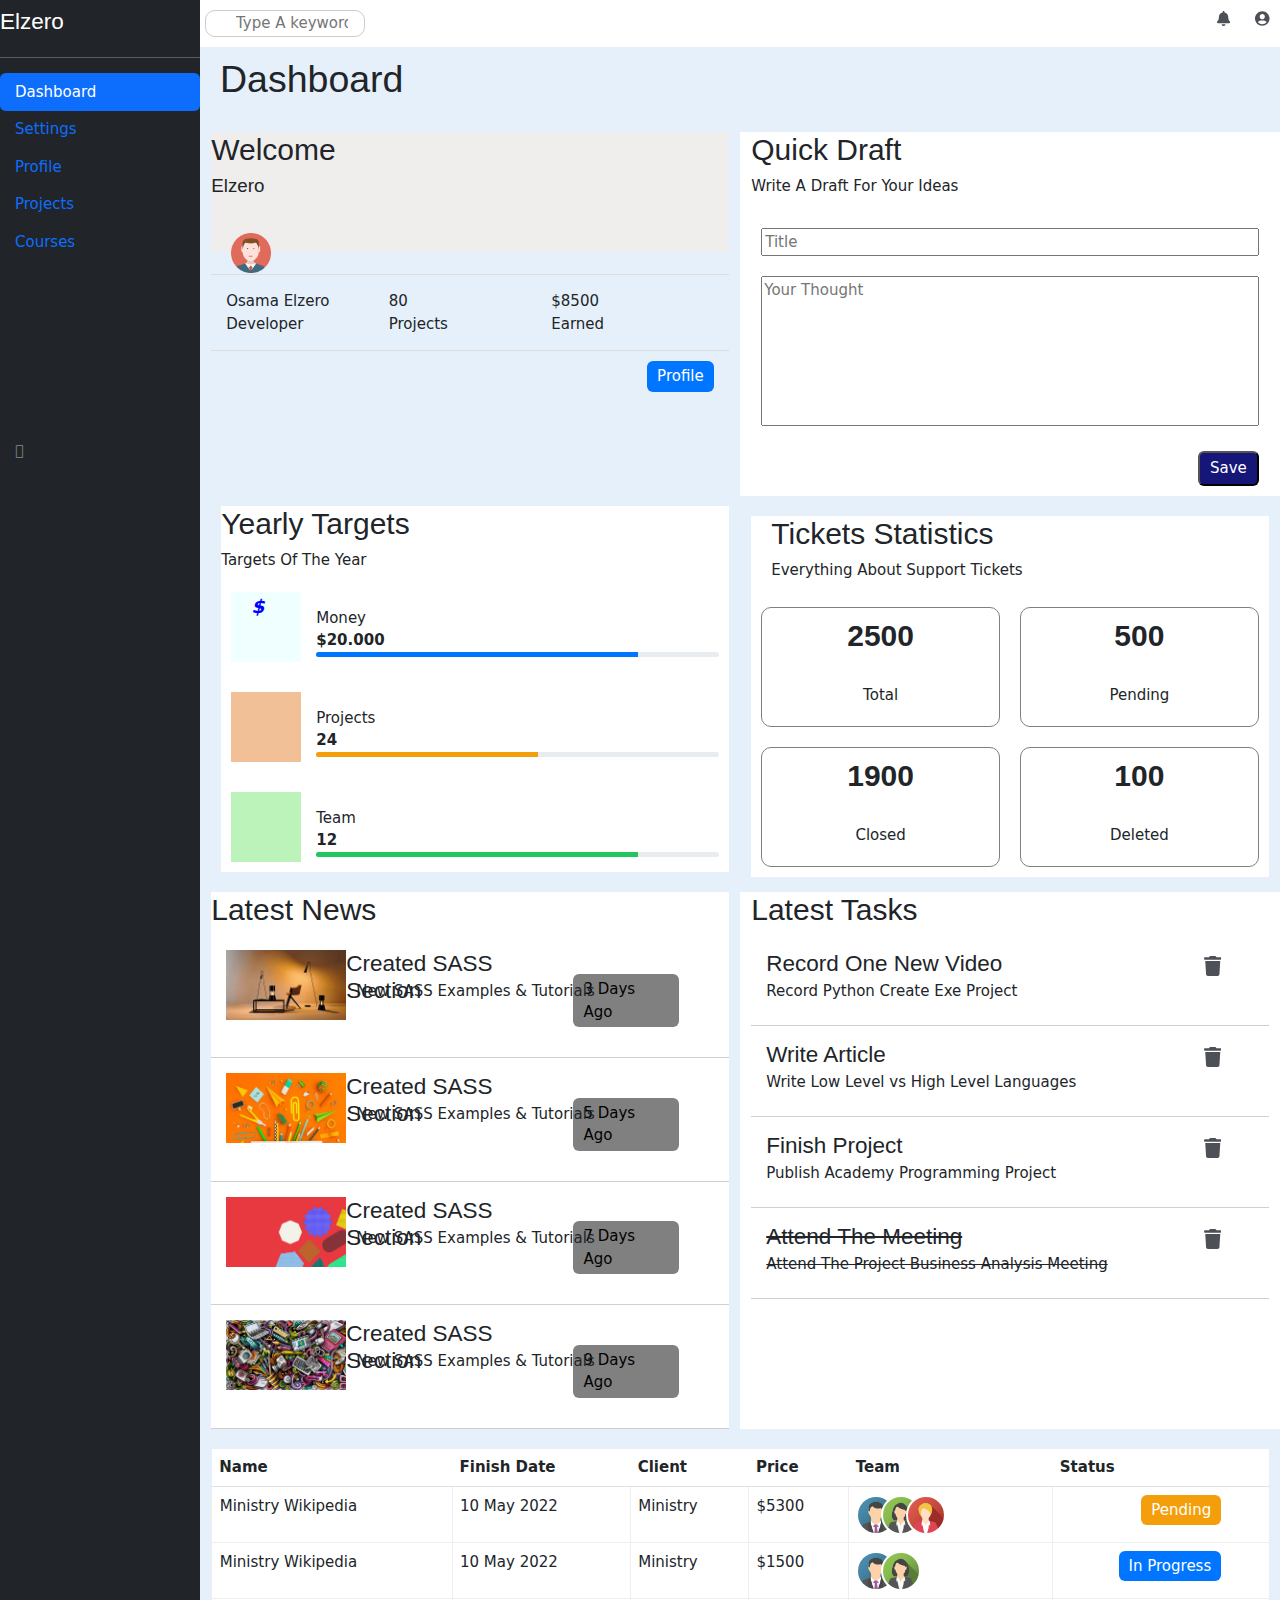
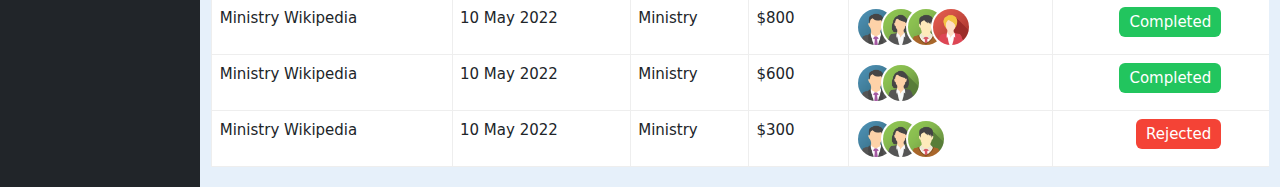
==== commit dbdc8c5b: "dashboard_view" ====
--- a/dashboard.html
+++ b/dashboard.html
@@ -6,7 +6,7 @@
     <link rel="stylesheet" href="css/all.min.css"/>
     <link rel="stylesheet" href="style.css"/>
     <link rel="stylesheet" href="https://www.w3schools.com/w3css/4/w3.css">
-
+    <link rel="stylesheet" href="path/to/font-awesome/css/font-awesome.min.css">
 
     <link rel="stylesheet" href="css/bootstrap.min.css"/>
     <title>Document</title>
@@ -28,10 +28,8 @@
                   <a class="d-flex align-items-center mb-3 mb-md-0 me-md-auto text-white text-decoration-none">
                     <i class=" fa-chart-bar fa-fw " ></i>
                     <i class="fas fa-circle" style="z-index: 2;"></i>
-                    <h3 class="fs-4 p-relative txt-c mt-0 align-center">Elzero</h3>
+                    <h3 class="fs-4 p-relative txt-c mt-2 align-center">Elzero</h3>
                   </a>
-                  
-              
                 <hr>
                 <ul class="nav nav-pills  border-white mb-auto flex-column ">
                     <li class="nav-item">
@@ -41,7 +39,7 @@
                       </a>
                     </li>
                     <li class="nav-item">
-                      <a class="nav-link d-flex align-center fs-14 c-black p-20" href="#">
+                      <a class="nav-link d-flex align-center fs-14 c-black p-20" href="settings.html">
                         <i class="fa-regular fa-chart-bar fa-fw"></i>
                         Settings
                     </a>
@@ -67,7 +65,7 @@
                   </ul>
             </div>
             <div class="content w-full">
-              <div class="head bg-white p-15 between-flex" >
+              <div class="head bg-white p-15 between-flex" style="padding-bottom: 10px;">
                 <div class="search p-relative">
                   <input id="search-input" type="search" id="form1"  placeholder="Type A keyword" />
                 </div>
@@ -78,8 +76,8 @@
                   </div>
               </div>
               <h1 class="p-relative">Dashboard</h1>
-              <div class="wrapper container-fluid-xl px-4">
-              <div class="row">
+              <div class="wrapper container-fluid">
+              <div class="row ">
                 <div class="col-md-6  mb-xl-0">
                   <div class="header">
                     <h2>Welcome</h2>
@@ -87,51 +85,349 @@
                   </div>
                   <img src="images/avatar.png" alt class="avatar">
                   <div class="body txt-c d-flex">
-                  <div>
+                  <div class="col">
                     Osama Elzero
                     <span class="d-block fs-14 c-grey mt-10">Developer</span>
                   </div>
-                  <div>
+                  <div class="col">
                     80
                     <span class="d-block fs-14 c-grey mt-10">Projects
                     </span>
                   </div>
-                  <div>
+                  <div class="col">
                     $8500
 
                     <span class="d-block fs-14 c-grey mt-10">Earned</span>
                   </div>
                   </div>
-                  <a href="www.google.com"></a>
-                </div>
-                <div class="col"></div>
+                  <a href="https://www.google.com" class="visit d-block fs-14 bg-blue c-white w-fit btn-shape float-right">Profile </a>
+                
+                </div>
+                <!--Start Quick Draft Widget-->
+
+                <div class="col bg-white">
+                  <div class="quick-draft p-20 bg-white rad-10">
+                    <h2 class="mt-0 mb-10">Quick Draft</h2>
+                    <p class="mt-0 mb-20 c-grey fs-15">Write A Draft For Your Ideas</p>
+                    <form class="p-10 ml-10">
+                      <input class="d-block mb-20 w-full  b-none bg-eee rad-6" type="text" placeholder="Title">
+                      <textarea class="d-block mb-20 w-full b-none bg-eee rad-6" placeholder="Your Thought"></textarea>
+                      <input class="save d-block fs-14 bg-blue c-white b-none w-fit btn-shape" type="submit" value="Save">
+                    </form>
+                  </div>
+                  <!-- End Quick Draft Widget -->
+                </div>
               </div>
               <div class="row">
-                <div class="col"></div>
-                <div class="col"></div>
+                <!--Start targets section-->
+
+                <div class="col p-20  mb-xl-0">
+                  <div class="targets p-20 bg-white rad-10">
+                    <h2 class="mt-0 mb-10">Yearly Targets</h2>
+                    <p class=" mt-0 mb-20 c-grey fs-15">Targets Of The Year  </p>
+                    <div class="target-row center-flex mb-20">
+                      <div class="icon center-flex">
+                        <i class="fa-solid fa-lg fa-dollar-sign" style="color: blue;"></i>
+                      </div>
+                      <div class="details">
+                        <span class="fs-14 c-grey md-5">Money</span>
+                        <span class="d-block mb-10 fw-bold">$20.000</span>
+                        <div class="progress p-relative">
+                          <span class="bg-blue blue" style="width: 80%">
+                            <span class="bg-blue">80%</span>
+                          </span>
+                        </div>
+
+                      </div>
+                    </div>
+
+                  <div class="target-row center-flex mb-20 orange">
+                      <div class="icon2 center-flex ">
+                        <i class="fa-duotone fa-lg fa-code " style="--fa-primary-color: #f6760e; --fa-secondary-color: #f6760e;"></i>                      </div>
+                      <div class="details">
+                        <span class="fs-14 c-grey md-5">Projects
+                        </span>
+                        <span class="d-block mb-10 fw-bold">24</span>
+                        <div class="progress p-relative">
+                          <span class="bg-orange orange" style="width: 55%">
+                            <span class="bg-orange">55%</span>
+                          </span>
+                        </div>
+
+                      </div>
+                    </div>
+                    <div class="target-row center-flex mb-20">
+                      <div class="icon3 center-flex">
+                        <i class="fa-solid fa-lg fa-people-group" style="color: green;"></i>
+                        <!-- <i class="fa-solid fa-people-group" style="color: #5cc804;"></i> -->
+                      </div>
+                      <div class="details">
+                        <span class="fs-14 c-grey md-5">Team</span>
+                        <span class="d-block mb-10 fw-bold">12</span>
+                        <div class="progress p-relative">
+                          <span class="bg-green green" style="width: 80%">
+                            <span class="bg-green">75%</span>
+                          </span>
+                        </div>
+
+                      </div>
+                    </div>
+                  </div>
+                </div>
+               <!--End targets section-->
+
+                <!--Start statistices section-->
+                <div class="col">
+                  <div class="Statistics">
+                    <div class="head">
+                      <h2>Tickets Statistics </h2>
+                      <p>Everything About Support Tickets </p>
+                    </div>
+                    <div class="status-row between-flex gap-20">
+                      <div class="col bg-white ">
+                          <i></i>
+                          <h2 class="fw-bold fs-20">2500</h2>
+                          <br>
+                          <span> Total</span>
+                        </div>
+                        <div class="col bg-white">
+                          <i></i>
+                          <h2 class="fw-bold fs-20">500</h2>
+                          <br>
+                          <span> Pending</span>
+                        </div>
+                      
+                  
+                      </div>
+                    <div class="status-row between-flex">
+                      <div class="col bg-white">
+                       
+                          <i></i>
+                          <h2 class="fw-bold fs-20">1900</h2>
+                          <br>
+                          <span class="bg-eee"> Closed</span>
+                        </div>
+                        <div class="col bg-white">
+                          <i></i>
+                          <h2 class="fw-bold fs-20">100</h2>
+                          <br>
+                          <span> Deleted</span>
+                        </div>
+                      </div>
+                
+                      </div>
+                    
+                  </div>
+                   <!--End statistices section-->
+
+                </div>
+                <div class="row ">
+                  <!-- Start news section-->
+                  <div class="col mb-xl-0 p-20 txt-c ml-10">
+                    <div class="news bg-white ">
+                      <h2>Latest News</h2>
+                      <div class="content bg-white  ">
+                        <div class="new d-flex">
+                          <img src="images/news-01.png" alt="">
+                          <h4 class="p-15 ml-10"> Created SASS Section</h4>
+                          
+                          <p class="d-block"> New SASS Examples & Tutorials</p>
+                          <a href="" class="date d-block fs-14 bg-grey c-black btn-shape float-right">3 Days Ago</a>
+                        </div>
+                        <div class="new d-flex">
+                          <img src="images/news-02.png" alt="">
+                          <h4 class="p-15 ml-10"> Created SASS Section</h4>
+                          
+                          <p class="d-block"> New SASS Examples & Tutorials</p>
+                          <a href="" class="date d-block fs-14 bg-grey c-black btn-shape float-right">5 Days Ago</a>
+                        </div>
+                        <div class="new d-flex">
+                          <img src="images/news-03.png" alt="">
+                          <h4 class="p-15 ml-10"> Created SASS Section</h4>
+                          
+                          <p class="d-block"> New SASS Examples & Tutorials</p>
+                          <a href="" class="date d-block fs-14 bg-grey c-black btn-shape float-right">7 Days Ago</a>
+                        </div>
+                        <div class="new d-flex">
+                          <img src="images/news-04.png" alt="">
+                          <h4 class="p-15 ml-10"> Created SASS Section</h4>
+                          
+                          <p class="d-block"> New SASS Examples & Tutorials</p>
+                          <a href="" class="date d-block fs-14 bg-grey c-black btn-shape float-right">9 Days Ago</a>
+                        </div>
+                        
+                        
+                      </div>
+                    </div>
+                  </div>
+                  <!-- End news section-->
+                  <!--Start tasks section-->
+                  <div class="col mb-xl-0 p-20 txt-c ml-10 bg-white">
+                    <div class="tasks">
+                      <h2>Latest Tasks</h2>
+                      <div class="content bg-white ">
+                        <div class="task d-flex">
+                          <h4 class="p-15 ml-10"> Record One New Video</h4>
+                          
+                          <p class="d-block">  Record Python Create Exe Project                          </p>
+                          <a href="" class="date d-block fs-14 bg-grey c-black btn-shape float-right">
+                            <svg xmlns="http://www.w3.org/2000/svg" height="20px" viewBox="0 0 448 512">
+                          
+                              <style>svg{fill:#4d5056}</style><path d="M135.2 17.7L128 32H32C14.3 32 0 46.3 0 64S14.3 
+                              96 32 96H416c17.7 0 32-14.3 32-32s-14.3-32-32-32H320l-7.2-14.3C307.4 6.8 296.3
+                               0 284.2 0H163.8c-12.1 0-23.2 6.8-28.6 17.7zM416 128H32L53.2 467c1.6 25.3 22.6 45 47.9
+                                45H346.9c25.3 0 46.3-19.7 47.9-45L416 128z"/></svg> </a>
+                        </div>
+                        <div class="task d-flex">
+                          <h4 class="p-15 ml-10"> Write Article</h4>
+                          
+                          <p class="d-block"> Write Low Level vs High Level Languages </p>
+                          <a href="" class="date d-block fs-14 bg-grey c-black btn-shape float-right">
+                         
+                              <svg xmlns="http://www.w3.org/2000/svg" height="20px" viewBox="0 0 448 512">
+                            
+                                <style>svg{fill:#4d5056}</style><path d="M135.2 17.7L128 32H32C14.3 32 0 46.3 0 64S14.3 
+                                96 32 96H416c17.7 0 32-14.3 32-32s-14.3-32-32-32H320l-7.2-14.3C307.4 6.8 296.3
+                                 0 284.2 0H163.8c-12.1 0-23.2 6.8-28.6 17.7zM416 128H32L53.2 467c1.6 25.3 22.6 45 47.9
+                                  45H346.9c25.3 0 46.3-19.7 47.9-45L416 128z"/></svg> 
+                          </a>
+                        </div>
+                        <div class="task d-flex">
+                          <h4 class="p-15 ml-10"> Finish Project                          </h4>
+                          
+                          <p class="d-block"> Publish Academy Programming Project                          </p>
+                          <a href="" class="date d-block fs-14 bg-grey c-black btn-shape float-right">
+                            <svg xmlns="http://www.w3.org/2000/svg" height="20px" viewBox="0 0 448 512">
+                            
+                              <style>svg{fill:#4d5056}</style><path d="M135.2 17.7L128 32H32C14.3 32 0 46.3 0 64S14.3 
+                              96 32 96H416c17.7 0 32-14.3 32-32s-14.3-32-32-32H320l-7.2-14.3C307.4 6.8 296.3
+                               0 284.2 0H163.8c-12.1 0-23.2 6.8-28.6 17.7zM416 128H32L53.2 467c1.6 25.3 22.6 45 47.9
+                                45H346.9c25.3 0 46.3-19.7 47.9-45L416 128z"/></svg> 
+                          </a>
+                        </div>
+                        <div class="task d-flex">
+                          <h4 class="p-15 ml-10 " style="text-decoration: line-through;"> Attend The Meeting </h4>
+                          
+                          <p class="d-block c-grey" style="text-decoration: line-through;"> Attend The Project Business Analysis Meeting                          </p>
+                          <a href="" class="date d-block fs-14 bg-grey c-black btn-shape float-right">
+                            <svg xmlns="http://www.w3.org/2000/svg" height="20px" viewBox="0 0 448 512">
+                            
+                              <style>svg{fill:#4d5056}</style><path d="M135.2 17.7L128 32H32C14.3 32 0 46.3 0 64S14.3 
+                              96 32 96H416c17.7 0 32-14.3 32-32s-14.3-32-32-32H320l-7.2-14.3C307.4 6.8 296.3
+                               0 284.2 0H163.8c-12.1 0-23.2 6.8-28.6 17.7zM416 128H32L53.2 467c1.6 25.3 22.6 45 47.9
+                                45H346.9c25.3 0 46.3-19.7 47.9-45L416 128z"/></svg> 
+                          </a>
+                        </div>
+                        
+                        
+
+                    </div>
+                  </div>
+                  
+                </div>
+                 <!--End tasks section-->
+ 
+
               </div>
-              <div class="row">
-                <div class="col"></div>
-                <div class="col"></div>
-              </div>
+              <div class="projects-row mt-10">
+                <table class="table">
+                  <thead class="thead-light">
+                    <tr>
+                      <th scope="col">Name</th>
+                      <th scope="col">Finish Date	</th>
+                      <th scope="col">Client</th>
+                      <th scope="col">Price</th>
+                      <th scope="col">Team</th>
+                      <th scope="col">Status</th>
+                    </tr>
+                  </thead>
+                  <tbody>
+                    <tr>
+                      <td>Ministry Wikipedia	</dh>
+                      <td>10 May 2022</td>
+                      <td>Ministry</td>
+                      <td>$5300	</td>
+                      <td>
+                        <img src="images/team-01.png">
+                        <img src="images/team-02.png">
+                        <img src="images/team-05.png">
+                      </td>
+                      <td>
+                        <span class="label btn-shape bg-orange c-white fs-14 ">Pending</span>
+                      </td>
+                    </tr>
+                    <tr>
+                      <td>Ministry Wikipedia	</dh>
+                        <td>10 May 2022</td>
+                        <td>Ministry</td>
+                        <td>$1500		</td>
+                        <td>
+                          <img src="images/team-01.png">
+                          <img src="images/team-02.png">
+                        </td>
+                        <td>
+                          <span class="label btn-shape bg-blue c-white">In Progress</span>
+                        </td>
+                    </tr>
+                    <tr>
+                      <td>Ministry Wikipedia	</dh>
+                        <td>10 May 2022</td>
+                        <td>Ministry</td>
+                        <td>$800	</td>
+                        <td>
+                          <img src="images/team-01.png">
+                          <img src="images/team-02.png">
+                          <img src="images/team-03.png">
+                          <img src="images/team-05.png">
+
+                        </td>
+                        <td>
+                          <span class="label btn-shape bg-green  c-white">Completed</span>
+                        </td>
+                    </tr>
+                    <tr>
+                      <td>Ministry Wikipedia	</dh>
+                        <td>10 May 2022</td>
+                        <td>Ministry</td>
+                        <td>$600	</td>
+                        <td>
+                          <img src="images/team-01.png">
+                          <img src="images/team-02.png">
+                        </td>
+                        <td>
+                          <span class="label btn-shape bg-green c-white">Completed</span>
+                        </td>
+                    </tr>
+                    <tr>
+                      <td>Ministry Wikipedia	</dh>
+                        <td>10 May 2022</td>
+                        <td>Ministry</td>
+                        <td>$300	</td>
+                        <td>
+                          <img src="images/team-01.png">
+                          <img src="images/team-02.png">
+                          <img src="images/team-03.png">
+                        </td>
+                        <td>
+                          <span class="label btn-shape bg-red c-white">Rejected</span>
+                        </td>
+                    </tr>
+                  </tbody>
+                </table>
+
+               </div>
+
               </div>
   
             </div> 
-            <div class="quick-draft p-20 bg-white rad-10">
-              <h2 class="mt-0 mb-10">Quick Draft</h2>
-              <p class="mt-0 mb-20 c-grey fs-15">Write A Draft For Your Ideas</p>
-              <form>
-                <input class="d-block mb-20 w-full p-10 b-none bg-eee rad-6" type="text" placeholder="Title">
-                <textarea class="d-block mb-20 w-full p-10 b-none bg-eee rad-6" placeholder="Your Thought"></textarea>
-                <input class="save d-block fs-14 bg-blue c-white b-none w-fit btn-shape" type="submit" value="Save">
-              </form>
-            </div>
-            <!-- End Quick Draft Widget -->
+
   
 
         
         
-    </div>
-    <script src="assets/js/bootstrap.bundle.min.js.map"></script>
+    
+    <!-- <script src="assets/js/bootstrap.bundle.min.js.map"></script> -->
+    <script src="https://cdn.jsdelivr.net/npm/bootstrap@5.0.2/dist/js/bootstrap.bundle.min.js" integrity="sha384-MrcW6ZMFYlzcLA8Nl+NtUVF0sA7MsXsP1UyJoMp4YLEuNSfAP+JcXn/tWtIaxVXM" crossorigin="anonymous"></script>
+
 </body>
 </html>--- a/style.css
+++ b/style.css
@@ -1,11 +1,45 @@
 * {
     box-sizing: border-box;
+}
+:root {
+    --blue-color: #0075ff;
+    --blue-alt-color: #0d69d5;
+    --orange-color: #f59e0b;
+    --green-color: #22c55e;
+    --red-color: #f44336;
+    --grey-color: #888;
+}
+.bg-blue , .c-blue{
+    background-color: var(--blue-color);
+}
+.bg-orange , .c-orange{
+    background-color: var(--orange-color);
+}
+.bg-green{
+    background-color: var(--green-color);
+}
+.br-grey{
+    background-color: var(--grey-color);
+}
+.bg-red{
+    background-color: var(--red-color);
+}
+.fa-lg {
+    font-size: 1.25em;
+    line-height: 0.05em;
+    vertical-align: -0.075em;
 }
 .between-flex{
     display: flex;
      justify-content:space-between;
      align-items: center;
      
+}
+.wrapper {
+    grid-template-columns: repeat(auto-fill, minmax(450px, 1fr));
+    margin-left: 20px;
+    margin-right: 20px;
+    margin-bottom: 20px;
 }
 .page{
     display: flex;
@@ -54,9 +88,9 @@
 
 }
 .content{
-    background-color: rgba(178, 199, 224, 0.979);
-}
-.content h1::before{
+    background-color: rgba(230, 240, 250, 0.979);
+}
+.page h1::before{
 background-color: white;
 width: 120px;
 }
@@ -64,7 +98,7 @@
     margin: 10px 20px 30px;
     display: block;
 }
-.content h1::after{
+.page h1::after{
     background-color: black;
     width: 40px;
 } 
@@ -73,15 +107,274 @@
 }
 
 .content .avatar{
-    width: 64px;
+    width: 40px;
     margin-left:20px;
-    margin-top: -5px;
-    height: 64px;
+    margin-top: -20px;
+    height: 40px;
 }
 .content .header{
-    background-color:#eee;
+    background-color:#f0eded;
 
 }
 .col{
     border:#eee;
 }
+
+.p-10{
+    padding: 10px;
+
+}
+.w-full{
+    width: 100%;
+}
+.quick-draft textarea {
+    resize: none;
+    min-height: 150px;
+    margin-top: 10px;
+}
+.quick-draft .save{
+    color: white;
+    background-color: rgb(22, 22, 121);
+    margin-top: 5px;
+    margin-bottom: 10px;
+    
+}
+.body div{
+    gap:10px
+}
+.btn-shape{
+    padding: 4px 10px;
+    border-radius: 6px;
+        text-decoration: none;
+        float: right;
+}
+.body{
+    border-top: 1px solid rgb(221, 219, 219);
+                    border-bottom: 1px solid rgb(221, 219, 219);
+                    padding: 15px;
+                    display: inline;
+}
+.header{
+    height: 120px;
+}
+
+.visit{
+    
+    margin: 0px 15px 15px auto;
+    transition: all 0.3s ease 0s;
+    color: white;
+    background-color: blue;
+    margin-top: 10px;
+    
+
+}
+/**/target start************************* */
+.rad-10 {
+    border-radius: 10px;
+}
+.targets{
+    margin-left: 10px;
+    margin-top: 10px;
+}
+.targets .target{
+    display: flex;
+}
+.targets .progress{
+    position: relative;
+    height: 5px;
+    margin-right: 10px;
+    
+}
+/*******************************************************************/
+.targets .details {
+    flex: 1 1 0%;
+}
+.targets .details .progress > span {
+    position: relative;
+    content: "";
+    left: 0px;
+    top: 0px;
+    height: 100%;
+    color: blue;
+}
+.targets .details .progress > span span {
+    position: absolute;
+    bottom: 16px;
+    right: -16px;
+    color: white;
+    font-size: 13px;
+    padding: 2px 5px;
+    border-radius: 6px;
+}
+.bg-blue {
+    background-color: var(--blue-color);
+}
+.center-flex {
+    display: flex;
+    align-items: center;
+    /* justify-content: center; */
+}
+.mb-20{
+    margin-bottom: 20px;
+}
+
+.fa-dollar-sign::before, .fa-dollar::before, .fa-usd::before {
+    content: "$";
+    
+}
+/* .fa-code::before{
+    content: "</>";
+} */
+.targets .target-row .icon{
+
+         background-color: azure; 
+      /*  color: blue; */
+    width: 70px;
+    height: 70px;
+    margin-right: 15px;
+    margin-left: 10px;
+    margin-bottom: 10px;
+
+}
+.targets .target-row .icon2{
+
+    background-color:#f1c097; 
+ /*  color: blue; */
+width: 70px;
+height: 70px;
+margin-right: 15px;
+margin-left: 10px;
+margin-bottom: 10px;
+
+}
+.targets .target-row .icon3{
+
+    background-color: rgb(187, 243, 187); 
+ /*  color: blue; */
+width: 70px;
+height: 70px;
+margin-right: 15px;
+margin-left: 10px;
+margin-bottom: 10px;
+
+}
+.targets .target-row .icon i{
+
+ font-weight: bold;
+ align-items: center;
+ margin-left: 20px;
+ height: 40px;
+ width: 40px;
+        
+}
+/** start Statistics****************** */
+.Statistics{
+    margin-top: 20px;
+    background-color: white;
+}
+.Statistics .head{
+    margin-left: 20px;
+    margin-top: 15px;
+}
+.Statistics .status-row .col{
+    padding: 10px;
+    align-items: center;
+    text-align: center;
+    height: 120px;
+    border: solid 0.5px grey;
+    border-radius: 10px;
+    gap: 10px;
+    margin: 10px;
+}
+.Statistics .status-row span{
+    margin-top: 20px;
+}
+/** new section start********************* */
+.news .date{
+    margin: 0px 15px 15px auto;
+    transition: all 0.3s ease 0s;
+    color: black;
+    background-color: gray;
+    margin-top: 5%;
+}
+.news img{
+    width: 120px;
+    height: 70px;
+}
+.news p{
+    position: absolute;
+    padding-left: 130px;
+    padding-top: 30px;
+}
+.news .new::after{
+    content: "";
+    height: 3px;
+    color: black;
+    margin-left:10px ;
+    margin-right:10px ;
+border-bottom: 1px solid #eee;
+}
+.news .content{
+   /* border-top: 1px solid rgb(138, 136, 136);*/
+                    
+                
+}
+.news .new{
+    border-bottom: 1px solid rgb(209, 207, 207);
+    padding: 15px;
+}
+/** task section start *********************************** */
+.tasks .date{
+    margin: 0px 15px 15px auto;
+    transition: all 0.3s ease 0s;
+    color: black;
+    height: 45px;
+    width: 45px;
+}
+.tasks img{
+    width: 120px;
+    height: 70px;
+}
+.tasks p{
+    position: absolute;
+   
+    padding-top: 30px;
+}
+/* .tasks .task::after{
+    content: "";
+    height: 3px;
+    color: black;
+    margin-left:10px ;
+    margin-right:10px ;
+border-bottom: 1px solid #eee;
+} */
+
+.tasks .task{
+    border-bottom: 1px solid rgb(209, 207, 207);
+    padding: 15px;
+}
+/** projects start*************  */
+.projects-row .table img{
+    width: 40px;
+   
+    height: 40px;
+    border-radius: 50%;
+    padding: 2px;
+    background-color: white;
+}
+.projects-row tbody td{
+    border-bottom: 1px solid #eee;
+    border-left: 1px solid #eee;
+}
+.projects-row table img:not(:first-child) {
+    margin-left: -20px;
+}
+.table{
+    margin-top: 20px;
+}
+.projects-row tbody .label{
+    align-items: center;
+    margin-right: 40px;
+    color: white;
+    margin-left: -20px;
+}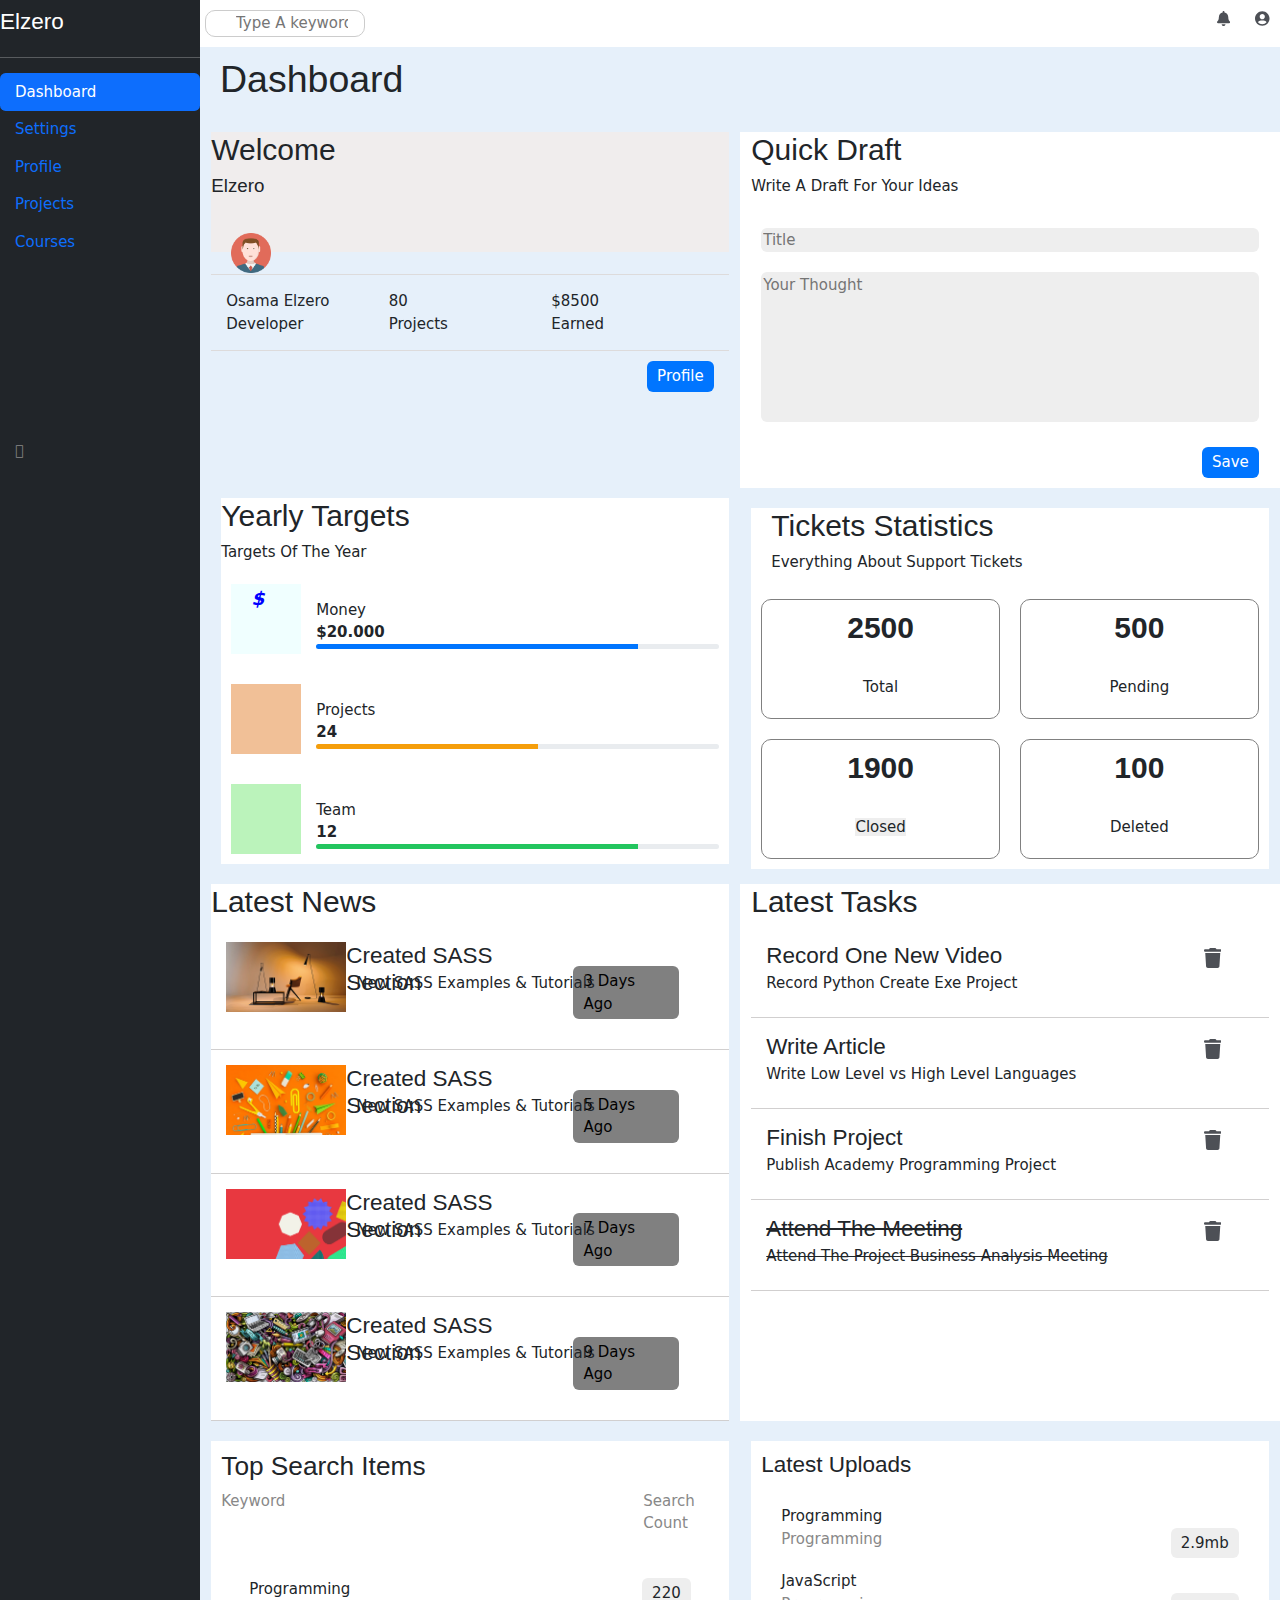
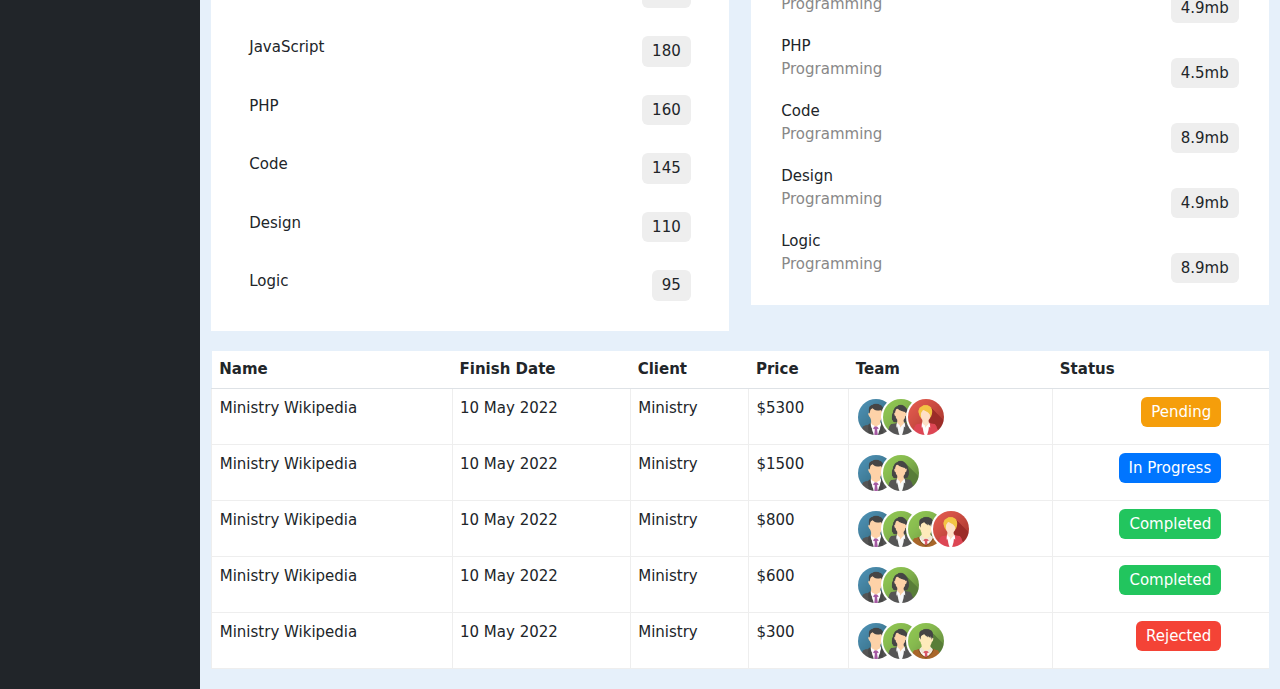
==== commit bb98a5dd: "items" ====
--- a/dashboard.html
+++ b/dashboard.html
@@ -329,6 +329,93 @@
  
 
               </div>
+              <div class="row">
+              <!--Start items section-->
+              <div class="col ml-10">
+                <div class="items p-20 ml-10">
+                  <h3>Top Search Items</h3>
+                  <div class="items-head d-flex ">
+                     <p class="c-grey">Keyword</p>
+                    <p class=" view float-right c-grey">Search Count</p>
+                  </div>
+                  <div class="items-body p-10">
+                    <div class="item">
+                      <span>Programming</span>
+                      <span class="btn-shape float-right bg-eee">220</span>
+                    </div>
+                    <div class="item">
+                      <span>JavaScript</span>
+                      <span class="btn-shape float-right bg-eee">180</span>
+                    </div>
+                    <div class="item">
+                      <span>PHP</span>
+                      <span class="btn-shape float-right bg-eee">160</span>
+                    </div>
+                    <div class="item">
+                      <span>Code</span>
+                      <span class="btn-shape float-right bg-eee">145</span>
+                    </div>
+                    <div class="item">
+                      <span>Design</span>
+                      <span class="btn-shape float-right bg-eee">110</span>
+                    </div>
+                    <div class="item">
+                      <span>Logic</span>
+                      <span class="btn-shape float-right bg-eee">95</span>
+                    </div>
+                  </div>
+
+                </div>
+              </div>
+        <div class="col ml-10">
+
+          <div class="uploads">
+            <h4>Latest Uploads
+            </h4>
+             <div class="uploads-body p-10 ml-10">
+              <div class="upload">
+                <span>Programming</span>
+                <br>  
+                <span class="para">Programming</span>
+                <span class="btn-shape float-right bg-eee">2.9mb</span>
+              </div>
+              <div class="upload">
+                <span>JavaScript</span>
+                <br>
+                <span class="para">Programming</span>
+                <span class="btn-shape float-right bg-eee">4.9mb</span>
+              </div>
+              <div class="upload">
+                <span>PHP</span>
+                <br>
+                <span class="para">Programming</span>
+                <span class="btn-shape float-right bg-eee">4.5mb</span>
+              </div>
+              <div class="upload">
+                <span>Code</span>
+                <br>
+                <span class="para">Programming</span>
+                <span class="btn-shape float-right bg-eee">8.9mb</span>
+              </div>
+              <div class="upload">
+                <span>Design</span>
+                <br>
+                <span class="para">Programming</span>
+                <span class="btn-shape float-right bg-eee">4.9mb</span>
+              </div>
+              <div class="upload">
+                <span>Logic</span>
+                <br>
+                <span class="para">Programming</span>
+                <span class="btn-shape float-right bg-eee">8.9mb</span>
+              </div>
+          </div>
+      </div>
+        </div>
+
+              </div>
+              <!--Start table section-->
+
               <div class="projects-row mt-10">
                 <table class="table">
                   <thead class="thead-light">
--- a/style.css
+++ b/style.css
@@ -127,17 +127,30 @@
 .w-full{
     width: 100%;
 }
+
+
+.bg-eee {
+    background-color: #eee;
+}
+.rad-6{
+    border-radius: 6px;
+}
 .quick-draft textarea {
     resize: none;
     min-height: 150px;
     margin-top: 10px;
+    border: #888;
 }
 .quick-draft .save{
     color: white;
-    background-color: rgb(22, 22, 121);
+    background-color: var(--blue-color);
     margin-top: 5px;
     margin-bottom: 10px;
+    cursor: pointer;
     
+}
+.b-none{
+    border: none;
 }
 .body div{
     gap:10px
@@ -353,6 +366,45 @@
     border-bottom: 1px solid rgb(209, 207, 207);
     padding: 15px;
 }
+/** items start*************  */
+
+.items{
+    margin-top: 20px;
+    background-color: white;
+    padding: 10px;
+}
+.items .view{
+    float: right;
+    margin-left: 358px;
+}
+.items-body .item{
+    padding-bottom: 10px;
+    padding: 18px;
+}
+.items-head p{
+    color: var(--grey-color);
+}
+/******************************** */
+/** Start uploads********* */
+.uploads{
+    margin-top: 20px;
+    background-color: white;
+    padding: 10px;
+}
+.uploads .upload span{
+    display: inline;
+}
+.uploads-body .para{
+    color: var(--grey-color);
+}
+.uploads-body .upload{
+    padding-bottom: 10px;
+    padding: 10px;
+}
+
+.uploads-body p{
+    color: var(--grey-color);
+}
 /** projects start*************  */
 .projects-row .table img{
     width: 40px;
@@ -377,4 +429,7 @@
     margin-right: 40px;
     color: white;
     margin-left: -20px;
-}+}
+/** projects End*************  */
+
+
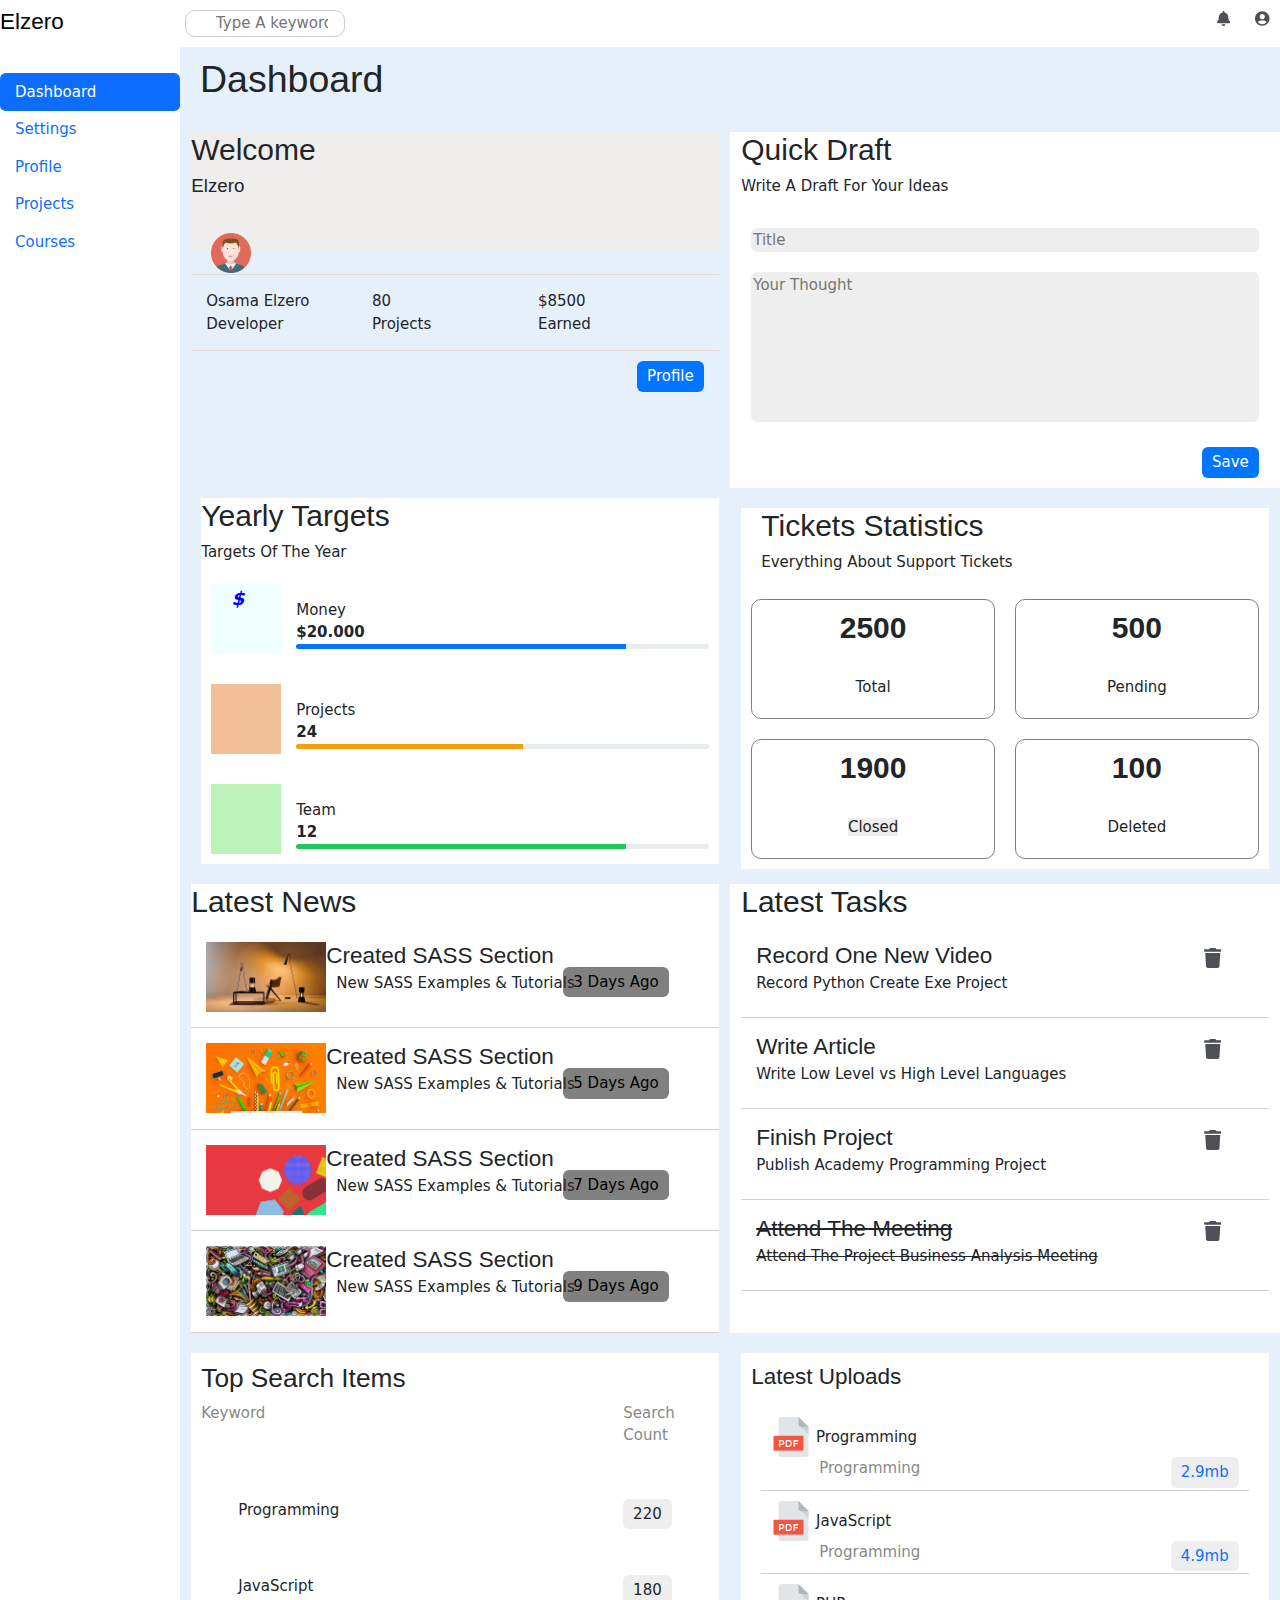
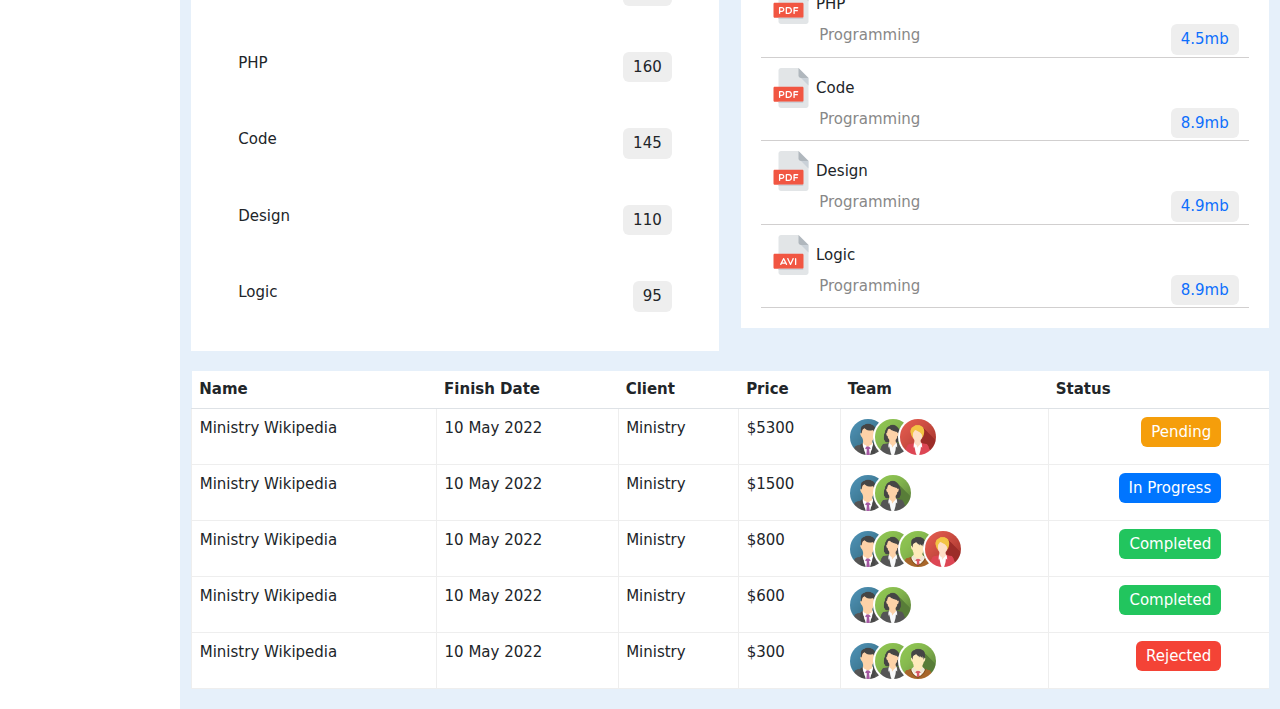
==== commit d5c632df: "new" ====
--- a/dashboard.html
+++ b/dashboard.html
@@ -15,23 +15,26 @@
   <style>
     .page{
       background-color: white;
-  min-height: 100vh;
+  /* min-height: 100vh; */
   
     }
-    .sidbar{
+    .page .sidebar{
       height: 100%;
+      /* width: 180px;
+       height: 100%; */
     }
   </style>
     <div class=" page d-flex">
-            <div class="d-flex flex-column flex-shrink-0 flex-nowrap p-20 text-white bg-dark " style="width: 200px;" >
-
-                  <a class="d-flex align-items-center mb-3 mb-md-0 me-md-auto text-white text-decoration-none">
+            <div class="sidebar sticky-top flex-shrink-0 flex-nowrap p-20 text-white bg-white" style=" width: 180px; 
+            ">
+
+                  <a class="d-flex align-items-center mb-3 mb-md-0 me-md-auto text-black text-decoration-none">
                     <i class=" fa-chart-bar fa-fw " ></i>
-                    <i class="fas fa-circle" style="z-index: 2;"></i>
+                    <i class="fas fa-circle" ></i>
                     <h3 class="fs-4 p-relative txt-c mt-2 align-center">Elzero</h3>
                   </a>
                 <hr>
-                <ul class="nav nav-pills  border-white mb-auto flex-column ">
+                <ul class="nav nav-pills  border-white mb-auto flex-column">
                     <li class="nav-item">
                       <a class="nav-link active d-flex align-center fs-14 c-black p-20" ref="dashboard.html">
                         <i class="fa-regular fa-chart-bar fa-fw"></i>
@@ -374,40 +377,46 @@
             </h4>
              <div class="uploads-body p-10 ml-10">
               <div class="upload">
+                <img src="images/pdf.svg">  
                 <span>Programming</span>
-                <br>  
+                <br> 
                 <span class="para">Programming</span>
-                <span class="btn-shape float-right bg-eee">2.9mb</span>
+                <a class="btn-shape float-right bg-eee">2.9mb</a>
               </div>
               <div class="upload">
+                <img src="images/pdf.svg">
                 <span>JavaScript</span>
                 <br>
                 <span class="para">Programming</span>
-                <span class="btn-shape float-right bg-eee">4.9mb</span>
+                <a class="btn-shape float-right bg-eee">4.9mb</a>
               </div>
               <div class="upload">
+                <img src="images/pdf.svg">
                 <span>PHP</span>
                 <br>
                 <span class="para">Programming</span>
-                <span class="btn-shape float-right bg-eee">4.5mb</span>
+                <a class="btn-shape float-right bg-eee">4.5mb</a>
               </div>
               <div class="upload">
+                <img src="images/pdf.svg">
                 <span>Code</span>
                 <br>
                 <span class="para">Programming</span>
-                <span class="btn-shape float-right bg-eee">8.9mb</span>
+                <a class="btn-shape float-right bg-eee">8.9mb</a>
               </div>
               <div class="upload">
+                <img src="images/pdf.svg">
                 <span>Design</span>
                 <br>
                 <span class="para">Programming</span>
-                <span class="btn-shape float-right bg-eee">4.9mb</span>
+                <a class="btn-shape float-right bg-eee">4.9mb</a>
               </div>
               <div class="upload">
+                <img src="images/avi.svg">
                 <span>Logic</span>
                 <br>
                 <span class="para">Programming</span>
-                <span class="btn-shape float-right bg-eee">8.9mb</span>
+                <a class="btn-shape float-right bg-eee">8.9mb</a>
               </div>
           </div>
       </div>
--- a/style.css
+++ b/style.css
@@ -35,13 +35,19 @@
      align-items: center;
      
 }
+.p-fixed{
+    position: fixed;
+}
 .wrapper {
     grid-template-columns: repeat(auto-fill, minmax(450px, 1fr));
     margin-left: 20px;
     margin-right: 20px;
     margin-bottom: 20px;
 }
-.page{
+/* .page{
+    display: flex;
+} */
+.d-flex{
     display: flex;
 }
 .content {
@@ -49,7 +55,7 @@
   }
 .head .search::before {
     font-family: var(--fa-style-family-classic);
-    content: "\f002";
+    content: "";
     font-weight: 900;
     position: absolute;
     left: 15px;
@@ -379,7 +385,8 @@
 }
 .items-body .item{
     padding-bottom: 10px;
-    padding: 18px;
+    padding: 27px;
+
 }
 .items-head p{
     color: var(--grey-color);
@@ -396,10 +403,18 @@
 }
 .uploads-body .para{
     color: var(--grey-color);
+    margin-left: 48px;
+    margin-top: 1px;
 }
 .uploads-body .upload{
     padding-bottom: 10px;
     padding: 10px;
+    border-bottom: 1px solid rgb(209, 207, 207);
+
+}
+.uploads .upload img{
+    height: 40px;
+    width: 40px;
 }
 
 .uploads-body p{
